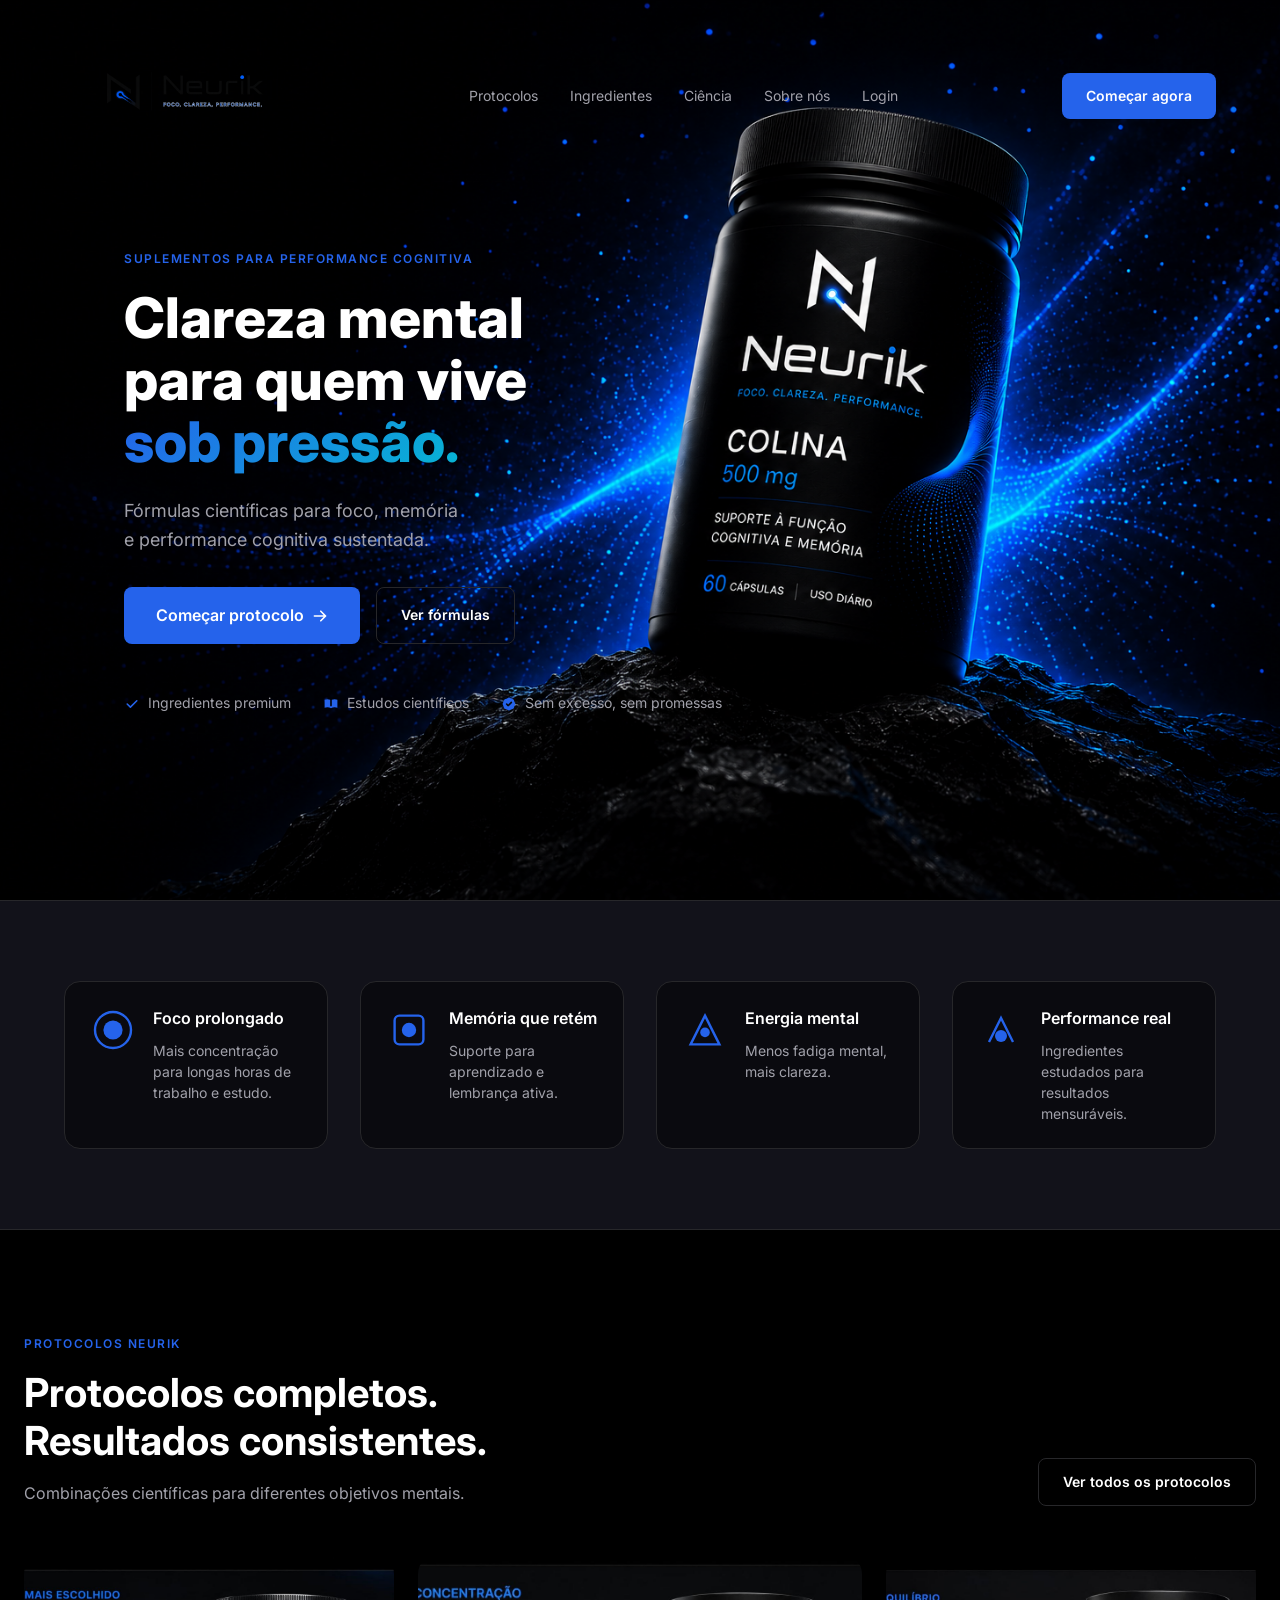
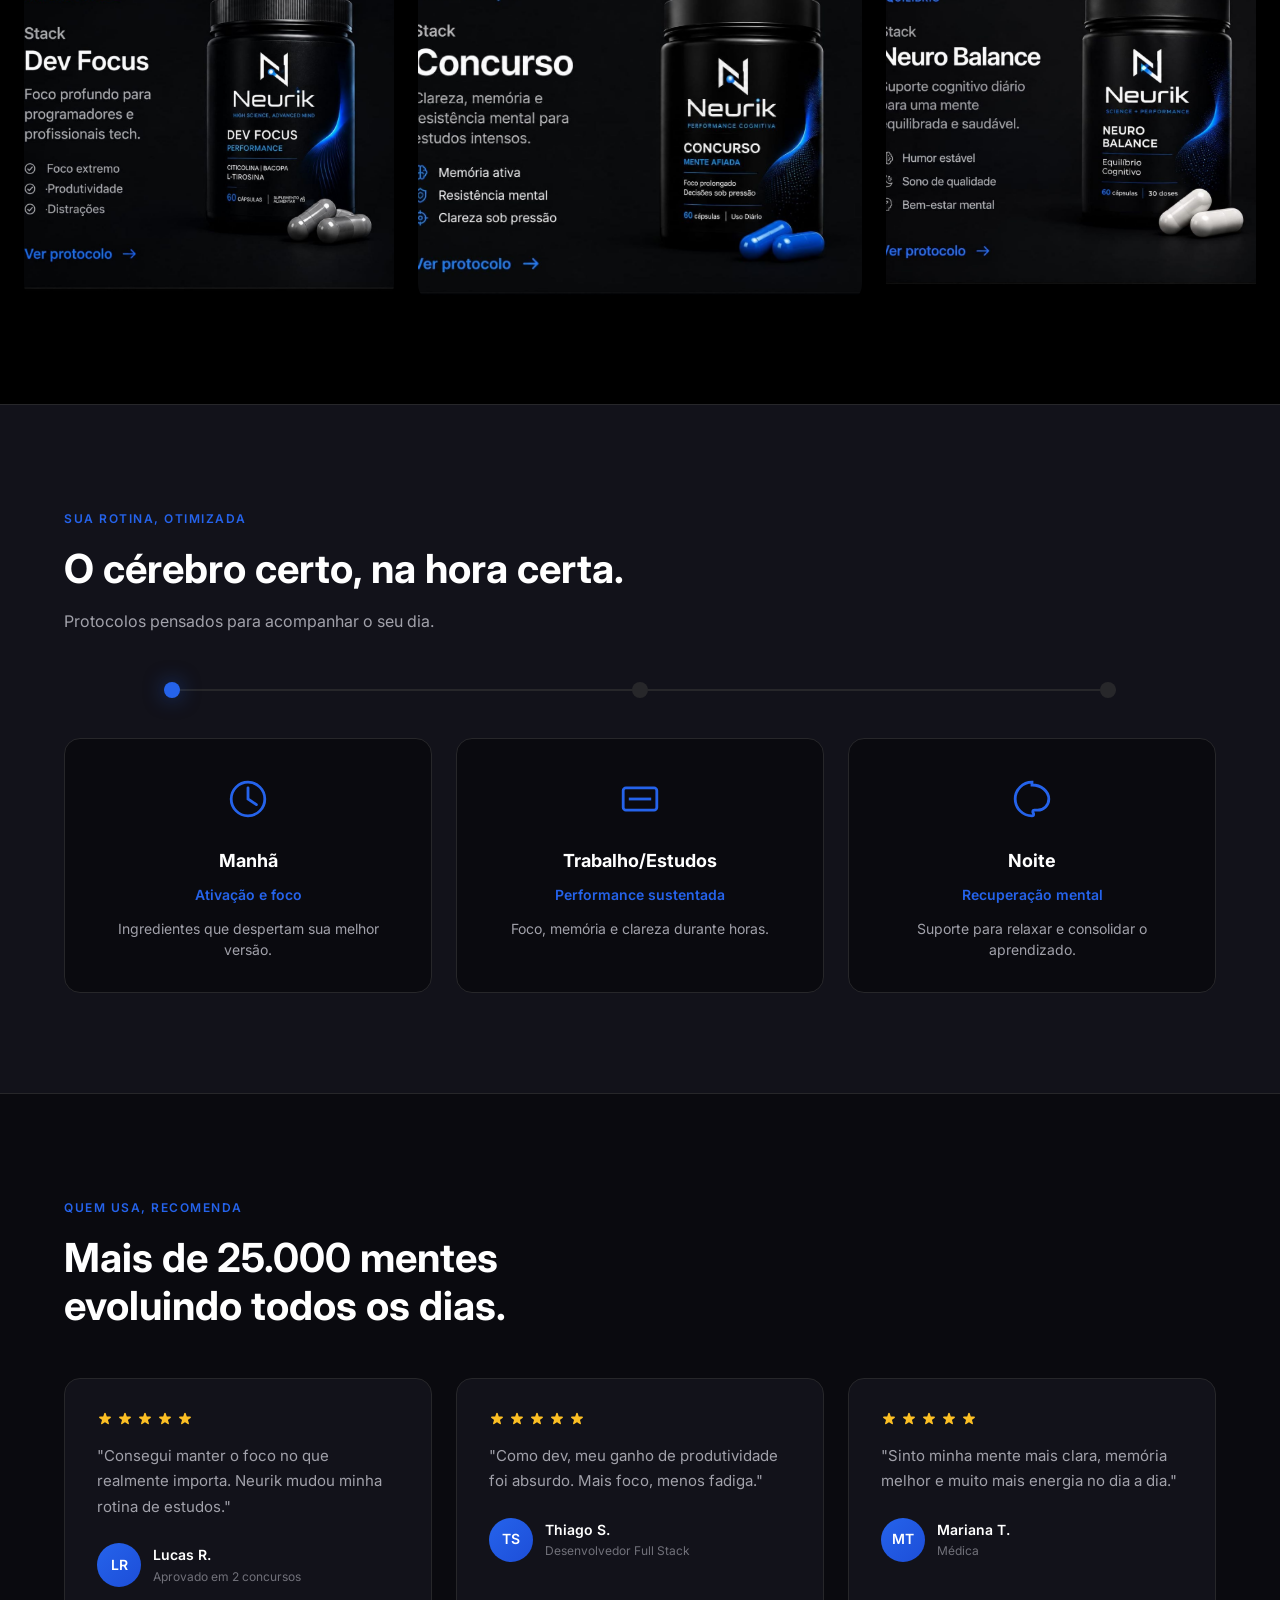
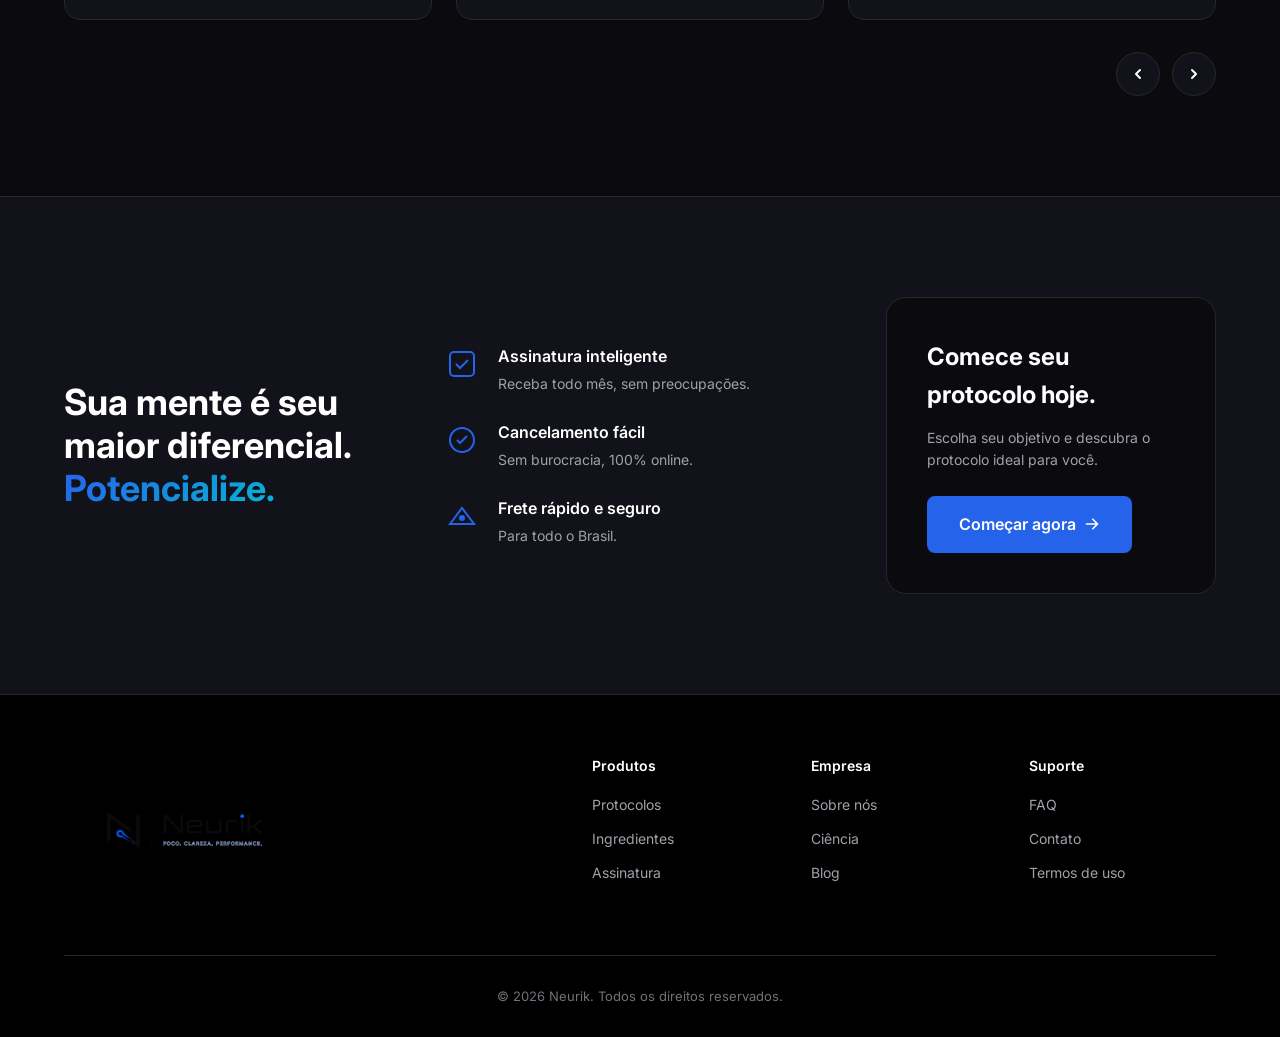
==== index.html @ 60c7c2a9 "Initial commit - Neurik website Co-Authored-By: Claude Opus 4.5 <noreply@anthropic.com>" ====
<!DOCTYPE html>
<html lang="pt-BR">
<head>
    <meta charset="UTF-8">
    <meta name="viewport" content="width=device-width, initial-scale=1.0">
    <title>Neurik - Suplementos para Performance Cognitiva</title>
    <link rel="icon" type="image/png" sizes="32x32" href="img/favicon-32x32.png">
    <link rel="stylesheet" href="styles.css">
    <link rel="preconnect" href="https://fonts.googleapis.com">
    <link rel="preconnect" href="https://fonts.gstatic.com" crossorigin>
    <link href="https://fonts.googleapis.com/css2?family=Inter:wght@400;500;600;700;800&display=swap" rel="stylesheet">
</head>
<body>
    <!-- Header -->
    <header class="header">
        <div class="container">
            <a href="" class="logo">
                <img src="img/logo.png" alt="Neurik" class="logo-img">
            </a>
            <nav class="nav">
                <a href="#protocolos" class="nav-link">Protocolos</a>
                <a href="#ingredientes" class="nav-link">Ingredientes</a>
                <a href="#ciencia" class="nav-link">Ciência</a>
                <a href="#sobre" class="nav-link">Sobre nós</a>
                <a href="#login" class="nav-link">Login</a>
            </nav>
            <a href="#comecar" class="btn btn-primary">Começar agora</a>
            <button class="mobile-menu-btn" aria-label="Menu">
                <span></span>
                <span></span>
                <span></span>
            </button>
        </div>
    </header>

    <!-- Hero Section -->
    <section class="hero">
        <div class="hero-bg">
            <img src="img/hero.png" alt="Neurik - Performance Cognitiva" class="hero-bg-img">
        </div>
        <div class="container">
            <div class="hero-content">
                <span class="hero-tag">SUPLEMENTOS PARA PERFORMANCE COGNITIVA</span>
                <h1 class="hero-title">
                    Clareza mental<br>
                    para quem vive<br>
                    <span class="text-gradient">sob pressão.</span>
                </h1>
                <p class="hero-description">
                    Fórmulas científicas para foco, memória<br>
                    e performance cognitiva sustentada.
                </p>
                <div class="hero-buttons">
                    <a href="#comecar" class="btn btn-primary btn-lg">
                        Começar protocolo
                        <svg class="btn-icon" viewBox="0 0 20 20" fill="currentColor">
                            <path d="M10.293 3.293a1 1 0 011.414 0l6 6a1 1 0 010 1.414l-6 6a1 1 0 01-1.414-1.414L14.586 11H3a1 1 0 110-2h11.586l-4.293-4.293a1 1 0 010-1.414z"/>
                        </svg>
                    </a>
                    <a href="#formulas" class="btn btn-outline">Ver fórmulas</a>
                </div>
                <div class="hero-features">
                    <div class="hero-feature">
                        <svg class="feature-icon" viewBox="0 0 20 20" fill="currentColor">
                            <path fill-rule="evenodd" d="M16.707 5.293a1 1 0 010 1.414l-8 8a1 1 0 01-1.414 0l-4-4a1 1 0 011.414-1.414L8 12.586l7.293-7.293a1 1 0 011.414 0z" clip-rule="evenodd"/>
                        </svg>
                        <span>Ingredientes premium</span>
                    </div>
                    <div class="hero-feature">
                        <svg class="feature-icon" viewBox="0 0 20 20" fill="currentColor">
                            <path d="M9 4.804A7.968 7.968 0 005.5 4c-1.255 0-2.443.29-3.5.804v10A7.969 7.969 0 015.5 14c1.669 0 3.218.51 4.5 1.385A7.962 7.962 0 0114.5 14c1.255 0 2.443.29 3.5.804v-10A7.968 7.968 0 0014.5 4c-1.255 0-2.443.29-3.5.804V12a1 1 0 11-2 0V4.804z"/>
                        </svg>
                        <span>Estudos científicos</span>
                    </div>
                    <div class="hero-feature">
                        <svg class="feature-icon" viewBox="0 0 20 20" fill="currentColor">
                            <path fill-rule="evenodd" d="M6.267 3.455a3.066 3.066 0 001.745-.723 3.066 3.066 0 013.976 0 3.066 3.066 0 001.745.723 3.066 3.066 0 012.812 2.812c.051.643.304 1.254.723 1.745a3.066 3.066 0 010 3.976 3.066 3.066 0 00-.723 1.745 3.066 3.066 0 01-2.812 2.812 3.066 3.066 0 00-1.745.723 3.066 3.066 0 01-3.976 0 3.066 3.066 0 00-1.745-.723 3.066 3.066 0 01-2.812-2.812 3.066 3.066 0 00-.723-1.745 3.066 3.066 0 010-3.976 3.066 3.066 0 00.723-1.745 3.066 3.066 0 012.812-2.812zm7.44 5.252a1 1 0 00-1.414-1.414L9 10.586 7.707 9.293a1 1 0 00-1.414 1.414l2 2a1 1 0 001.414 0l4-4z" clip-rule="evenodd"/>
                        </svg>
                        <span>Sem excesso, sem promessas</span>
                    </div>
                </div>
            </div>
        </div>
    </section>

    <!-- Benefits Section -->
    <section class="benefits">
        <div class="container">
            <div class="benefits-grid">
                <div class="benefit-card">
                    <div class="benefit-icon">
                        <svg viewBox="0 0 40 40" fill="none">
                            <circle cx="20" cy="20" r="15" stroke="#2563EB" stroke-width="2"/>
                            <circle cx="20" cy="20" r="8" fill="#2563EB"/>
                        </svg>
                    </div>
                    <div class="benefit-content">
                        <h3 class="benefit-title">Foco prolongado</h3>
                        <p class="benefit-description">Mais concentração para longas horas de trabalho e estudo.</p>
                    </div>
                </div>
                <div class="benefit-card">
                    <div class="benefit-icon">
                        <svg viewBox="0 0 40 40" fill="none">
                            <rect x="8" y="8" width="24" height="24" rx="4" stroke="#2563EB" stroke-width="2"/>
                            <circle cx="20" cy="20" r="6" fill="#2563EB"/>
                        </svg>
                    </div>
                    <div class="benefit-content">
                        <h3 class="benefit-title">Memória que retém</h3>
                        <p class="benefit-description">Suporte para aprendizado e lembrança ativa.</p>
                    </div>
                </div>
                <div class="benefit-card">
                    <div class="benefit-icon">
                        <svg viewBox="0 0 40 40" fill="none">
                            <path d="M20 8L32 32H8L20 8Z" stroke="#2563EB" stroke-width="2" fill="none"/>
                            <circle cx="20" cy="22" r="4" fill="#2563EB"/>
                        </svg>
                    </div>
                    <div class="benefit-content">
                        <h3 class="benefit-title">Energia mental</h3>
                        <p class="benefit-description">Menos fadiga mental, mais clareza.</p>
                    </div>
                </div>
                <div class="benefit-card">
                    <div class="benefit-icon">
                        <svg viewBox="0 0 40 40" fill="none">
                            <path d="M10 30L20 10L30 30" stroke="#2563EB" stroke-width="2"/>
                            <circle cx="20" cy="25" r="5" fill="#2563EB"/>
                        </svg>
                    </div>
                    <div class="benefit-content">
                        <h3 class="benefit-title">Performance real</h3>
                        <p class="benefit-description">Ingredientes estudados para resultados mensuráveis.</p>
                    </div>
                </div>
            </div>
        </div>
    </section>

    <!-- Protocols Section -->
    <section class="protocols" id="protocolos">
        <div class="container">
            <div class="protocols-header">
                <div class="protocols-intro">
                    <span class="section-tag">PROTOCOLOS NEURIK</span>
                    <h2 class="section-title">
                        Protocolos completos.<br>
                        Resultados consistentes.
                    </h2>
                    <p class="section-description">Combinações científicas para diferentes objetivos mentais.</p>
                </div>
                <a href="#todos-protocolos" class="btn btn-outline">Ver todos os protocolos</a>
            </div>
            <div class="protocols-grid">
                <div class="protocol-card protocol-card-image">
                    <img src="img/dev-focus.jpg" alt="Dev Focus" class="protocol-full-img">
                </div>
                <div class="protocol-card protocol-card-image protocol-card-wide">
                    <img src="img/concurso.jpg" alt="Concurso" class="protocol-full-img">
                </div>
                <div class="protocol-card protocol-card-image">
                    <img src="img/neuro-balance.jpg" alt="Neuro Balance" class="protocol-full-img">
                </div>
            </div>
        </div>
    </section>

    <!-- Routine Section -->
    <section class="routine">
        <div class="container">
            <div class="routine-header">
                <span class="section-tag">SUA ROTINA, OTIMIZADA</span>
                <h2 class="section-title">O cérebro certo, na hora certa.</h2>
                <p class="section-description">Protocolos pensados para acompanhar o seu dia.</p>
            </div>
            <div class="routine-timeline">
                <div class="timeline-track">
                    <div class="timeline-line"></div>
                    <div class="timeline-dot active" data-time="manha"></div>
                    <div class="timeline-dot" data-time="trabalho"></div>
                    <div class="timeline-dot" data-time="noite"></div>
                </div>
                <div class="routine-cards">
                    <div class="routine-card">
                        <div class="routine-icon">
                            <svg viewBox="0 0 40 40" fill="none">
                                <circle cx="20" cy="20" r="12" stroke="#2563EB" stroke-width="2"/>
                                <path d="M20 12V20L26 24" stroke="#2563EB" stroke-width="2" stroke-linecap="round"/>
                            </svg>
                        </div>
                        <h3 class="routine-title">Manhã</h3>
                        <h4 class="routine-subtitle">Ativação e foco</h4>
                        <p class="routine-description">Ingredientes que despertam sua melhor versão.</p>
                    </div>
                    <div class="routine-card">
                        <div class="routine-icon">
                            <svg viewBox="0 0 40 40" fill="none">
                                <rect x="8" y="12" width="24" height="16" rx="2" stroke="#2563EB" stroke-width="2"/>
                                <line x1="12" y1="20" x2="28" y2="20" stroke="#2563EB" stroke-width="2"/>
                            </svg>
                        </div>
                        <h3 class="routine-title">Trabalho/Estudos</h3>
                        <h4 class="routine-subtitle">Performance sustentada</h4>
                        <p class="routine-description">Foco, memória e clareza durante horas.</p>
                    </div>
                    <div class="routine-card">
                        <div class="routine-icon">
                            <svg viewBox="0 0 40 40" fill="none">
                                <path d="M20 8C13.373 8 8 13.373 8 20s5.373 12 12 12c.657 0 1.197-.533 1.197-1.19 0-.312-.12-.59-.32-.804-.195-.21-.317-.496-.317-.806 0-.657.54-1.2 1.197-1.2H24c4.418 0 8-3.582 8-8 0-5.523-5.373-10-12-10z" stroke="#2563EB" stroke-width="2"/>
                            </svg>
                        </div>
                        <h3 class="routine-title">Noite</h3>
                        <h4 class="routine-subtitle">Recuperação mental</h4>
                        <p class="routine-description">Suporte para relaxar e consolidar o aprendizado.</p>
                    </div>
                </div>
            </div>
        </div>
    </section>

    <!-- Testimonials Section -->
    <section class="testimonials">
        <div class="container">
            <div class="testimonials-header">
                <span class="section-tag">QUEM USA, RECOMENDA</span>
                <h2 class="section-title">
                    Mais de 25.000 mentes<br>
                    evoluindo todos os dias.
                </h2>
            </div>
            <div class="testimonials-carousel">
                <div class="testimonials-track">
                    <div class="testimonial-card">
                        <div class="testimonial-stars">
                            <svg viewBox="0 0 20 20" fill="currentColor"><path d="M9.049 2.927c.3-.921 1.603-.921 1.902 0l1.07 3.292a1 1 0 00.95.69h3.462c.969 0 1.371 1.24.588 1.81l-2.8 2.034a1 1 0 00-.364 1.118l1.07 3.292c.3.921-.755 1.688-1.54 1.118l-2.8-2.034a1 1 0 00-1.175 0l-2.8 2.034c-.784.57-1.838-.197-1.539-1.118l1.07-3.292a1 1 0 00-.364-1.118L2.98 8.72c-.783-.57-.38-1.81.588-1.81h3.461a1 1 0 00.951-.69l1.07-3.292z"/></svg>
                            <svg viewBox="0 0 20 20" fill="currentColor"><path d="M9.049 2.927c.3-.921 1.603-.921 1.902 0l1.07 3.292a1 1 0 00.95.69h3.462c.969 0 1.371 1.24.588 1.81l-2.8 2.034a1 1 0 00-.364 1.118l1.07 3.292c.3.921-.755 1.688-1.54 1.118l-2.8-2.034a1 1 0 00-1.175 0l-2.8 2.034c-.784.57-1.838-.197-1.539-1.118l1.07-3.292a1 1 0 00-.364-1.118L2.98 8.72c-.783-.57-.38-1.81.588-1.81h3.461a1 1 0 00.951-.69l1.07-3.292z"/></svg>
                            <svg viewBox="0 0 20 20" fill="currentColor"><path d="M9.049 2.927c.3-.921 1.603-.921 1.902 0l1.07 3.292a1 1 0 00.95.69h3.462c.969 0 1.371 1.24.588 1.81l-2.8 2.034a1 1 0 00-.364 1.118l1.07 3.292c.3.921-.755 1.688-1.54 1.118l-2.8-2.034a1 1 0 00-1.175 0l-2.8 2.034c-.784.57-1.838-.197-1.539-1.118l1.07-3.292a1 1 0 00-.364-1.118L2.98 8.72c-.783-.57-.38-1.81.588-1.81h3.461a1 1 0 00.951-.69l1.07-3.292z"/></svg>
                            <svg viewBox="0 0 20 20" fill="currentColor"><path d="M9.049 2.927c.3-.921 1.603-.921 1.902 0l1.07 3.292a1 1 0 00.95.69h3.462c.969 0 1.371 1.24.588 1.81l-2.8 2.034a1 1 0 00-.364 1.118l1.07 3.292c.3.921-.755 1.688-1.54 1.118l-2.8-2.034a1 1 0 00-1.175 0l-2.8 2.034c-.784.57-1.838-.197-1.539-1.118l1.07-3.292a1 1 0 00-.364-1.118L2.98 8.72c-.783-.57-.38-1.81.588-1.81h3.461a1 1 0 00.951-.69l1.07-3.292z"/></svg>
                            <svg viewBox="0 0 20 20" fill="currentColor"><path d="M9.049 2.927c.3-.921 1.603-.921 1.902 0l1.07 3.292a1 1 0 00.95.69h3.462c.969 0 1.371 1.24.588 1.81l-2.8 2.034a1 1 0 00-.364 1.118l1.07 3.292c.3.921-.755 1.688-1.54 1.118l-2.8-2.034a1 1 0 00-1.175 0l-2.8 2.034c-.784.57-1.838-.197-1.539-1.118l1.07-3.292a1 1 0 00-.364-1.118L2.98 8.72c-.783-.57-.38-1.81.588-1.81h3.461a1 1 0 00.951-.69l1.07-3.292z"/></svg>
                        </div>
                        <p class="testimonial-text">"Consegui manter o foco no que realmente importa. Neurik mudou minha rotina de estudos."</p>
                        <div class="testimonial-author">
                            <div class="author-avatar">
                                <span>LR</span>
                            </div>
                            <div class="author-info">
                                <span class="author-name">Lucas R.</span>
                                <span class="author-role">Aprovado em 2 concursos</span>
                            </div>
                        </div>
                    </div>
                    <div class="testimonial-card">
                        <div class="testimonial-stars">
                            <svg viewBox="0 0 20 20" fill="currentColor"><path d="M9.049 2.927c.3-.921 1.603-.921 1.902 0l1.07 3.292a1 1 0 00.95.69h3.462c.969 0 1.371 1.24.588 1.81l-2.8 2.034a1 1 0 00-.364 1.118l1.07 3.292c.3.921-.755 1.688-1.54 1.118l-2.8-2.034a1 1 0 00-1.175 0l-2.8 2.034c-.784.57-1.838-.197-1.539-1.118l1.07-3.292a1 1 0 00-.364-1.118L2.98 8.72c-.783-.57-.38-1.81.588-1.81h3.461a1 1 0 00.951-.69l1.07-3.292z"/></svg>
                            <svg viewBox="0 0 20 20" fill="currentColor"><path d="M9.049 2.927c.3-.921 1.603-.921 1.902 0l1.07 3.292a1 1 0 00.95.69h3.462c.969 0 1.371 1.24.588 1.81l-2.8 2.034a1 1 0 00-.364 1.118l1.07 3.292c.3.921-.755 1.688-1.54 1.118l-2.8-2.034a1 1 0 00-1.175 0l-2.8 2.034c-.784.57-1.838-.197-1.539-1.118l1.07-3.292a1 1 0 00-.364-1.118L2.98 8.72c-.783-.57-.38-1.81.588-1.81h3.461a1 1 0 00.951-.69l1.07-3.292z"/></svg>
                            <svg viewBox="0 0 20 20" fill="currentColor"><path d="M9.049 2.927c.3-.921 1.603-.921 1.902 0l1.07 3.292a1 1 0 00.95.69h3.462c.969 0 1.371 1.24.588 1.81l-2.8 2.034a1 1 0 00-.364 1.118l1.07 3.292c.3.921-.755 1.688-1.54 1.118l-2.8-2.034a1 1 0 00-1.175 0l-2.8 2.034c-.784.57-1.838-.197-1.539-1.118l1.07-3.292a1 1 0 00-.364-1.118L2.98 8.72c-.783-.57-.38-1.81.588-1.81h3.461a1 1 0 00.951-.69l1.07-3.292z"/></svg>
                            <svg viewBox="0 0 20 20" fill="currentColor"><path d="M9.049 2.927c.3-.921 1.603-.921 1.902 0l1.07 3.292a1 1 0 00.95.69h3.462c.969 0 1.371 1.24.588 1.81l-2.8 2.034a1 1 0 00-.364 1.118l1.07 3.292c.3.921-.755 1.688-1.54 1.118l-2.8-2.034a1 1 0 00-1.175 0l-2.8 2.034c-.784.57-1.838-.197-1.539-1.118l1.07-3.292a1 1 0 00-.364-1.118L2.98 8.72c-.783-.57-.38-1.81.588-1.81h3.461a1 1 0 00.951-.69l1.07-3.292z"/></svg>
                            <svg viewBox="0 0 20 20" fill="currentColor"><path d="M9.049 2.927c.3-.921 1.603-.921 1.902 0l1.07 3.292a1 1 0 00.95.69h3.462c.969 0 1.371 1.24.588 1.81l-2.8 2.034a1 1 0 00-.364 1.118l1.07 3.292c.3.921-.755 1.688-1.54 1.118l-2.8-2.034a1 1 0 00-1.175 0l-2.8 2.034c-.784.57-1.838-.197-1.539-1.118l1.07-3.292a1 1 0 00-.364-1.118L2.98 8.72c-.783-.57-.38-1.81.588-1.81h3.461a1 1 0 00.951-.69l1.07-3.292z"/></svg>
                        </div>
                        <p class="testimonial-text">"Como dev, meu ganho de produtividade foi absurdo. Mais foco, menos fadiga."</p>
                        <div class="testimonial-author">
                            <div class="author-avatar">
                                <span>TS</span>
                            </div>
                            <div class="author-info">
                                <span class="author-name">Thiago S.</span>
                                <span class="author-role">Desenvolvedor Full Stack</span>
                            </div>
                        </div>
                    </div>
                    <div class="testimonial-card">
                        <div class="testimonial-stars">
                            <svg viewBox="0 0 20 20" fill="currentColor"><path d="M9.049 2.927c.3-.921 1.603-.921 1.902 0l1.07 3.292a1 1 0 00.95.69h3.462c.969 0 1.371 1.24.588 1.81l-2.8 2.034a1 1 0 00-.364 1.118l1.07 3.292c.3.921-.755 1.688-1.54 1.118l-2.8-2.034a1 1 0 00-1.175 0l-2.8 2.034c-.784.57-1.838-.197-1.539-1.118l1.07-3.292a1 1 0 00-.364-1.118L2.98 8.72c-.783-.57-.38-1.81.588-1.81h3.461a1 1 0 00.951-.69l1.07-3.292z"/></svg>
                            <svg viewBox="0 0 20 20" fill="currentColor"><path d="M9.049 2.927c.3-.921 1.603-.921 1.902 0l1.07 3.292a1 1 0 00.95.69h3.462c.969 0 1.371 1.24.588 1.81l-2.8 2.034a1 1 0 00-.364 1.118l1.07 3.292c.3.921-.755 1.688-1.54 1.118l-2.8-2.034a1 1 0 00-1.175 0l-2.8 2.034c-.784.57-1.838-.197-1.539-1.118l1.07-3.292a1 1 0 00-.364-1.118L2.98 8.72c-.783-.57-.38-1.81.588-1.81h3.461a1 1 0 00.951-.69l1.07-3.292z"/></svg>
                            <svg viewBox="0 0 20 20" fill="currentColor"><path d="M9.049 2.927c.3-.921 1.603-.921 1.902 0l1.07 3.292a1 1 0 00.95.69h3.462c.969 0 1.371 1.24.588 1.81l-2.8 2.034a1 1 0 00-.364 1.118l1.07 3.292c.3.921-.755 1.688-1.54 1.118l-2.8-2.034a1 1 0 00-1.175 0l-2.8 2.034c-.784.57-1.838-.197-1.539-1.118l1.07-3.292a1 1 0 00-.364-1.118L2.98 8.72c-.783-.57-.38-1.81.588-1.81h3.461a1 1 0 00.951-.69l1.07-3.292z"/></svg>
                            <svg viewBox="0 0 20 20" fill="currentColor"><path d="M9.049 2.927c.3-.921 1.603-.921 1.902 0l1.07 3.292a1 1 0 00.95.69h3.462c.969 0 1.371 1.24.588 1.81l-2.8 2.034a1 1 0 00-.364 1.118l1.07 3.292c.3.921-.755 1.688-1.54 1.118l-2.8-2.034a1 1 0 00-1.175 0l-2.8 2.034c-.784.57-1.838-.197-1.539-1.118l1.07-3.292a1 1 0 00-.364-1.118L2.98 8.72c-.783-.57-.38-1.81.588-1.81h3.461a1 1 0 00.951-.69l1.07-3.292z"/></svg>
                            <svg viewBox="0 0 20 20" fill="currentColor"><path d="M9.049 2.927c.3-.921 1.603-.921 1.902 0l1.07 3.292a1 1 0 00.95.69h3.462c.969 0 1.371 1.24.588 1.81l-2.8 2.034a1 1 0 00-.364 1.118l1.07 3.292c.3.921-.755 1.688-1.54 1.118l-2.8-2.034a1 1 0 00-1.175 0l-2.8 2.034c-.784.57-1.838-.197-1.539-1.118l1.07-3.292a1 1 0 00-.364-1.118L2.98 8.72c-.783-.57-.38-1.81.588-1.81h3.461a1 1 0 00.951-.69l1.07-3.292z"/></svg>
                        </div>
                        <p class="testimonial-text">"Sinto minha mente mais clara, memória melhor e muito mais energia no dia a dia."</p>
                        <div class="testimonial-author">
                            <div class="author-avatar">
                                <span>MT</span>
                            </div>
                            <div class="author-info">
                                <span class="author-name">Mariana T.</span>
                                <span class="author-role">Médica</span>
                            </div>
                        </div>
                    </div>
                </div>
                <div class="carousel-controls">
                    <button class="carousel-btn prev" aria-label="Anterior">
                        <svg viewBox="0 0 20 20" fill="currentColor"><path fill-rule="evenodd" d="M12.707 5.293a1 1 0 010 1.414L9.414 10l3.293 3.293a1 1 0 01-1.414 1.414l-4-4a1 1 0 010-1.414l4-4a1 1 0 011.414 0z" clip-rule="evenodd"/></svg>
                    </button>
                    <button class="carousel-btn next" aria-label="Próximo">
                        <svg viewBox="0 0 20 20" fill="currentColor"><path fill-rule="evenodd" d="M7.293 14.707a1 1 0 010-1.414L10.586 10 7.293 6.707a1 1 0 011.414-1.414l4 4a1 1 0 010 1.414l-4 4a1 1 0 01-1.414 0z" clip-rule="evenodd"/></svg>
                    </button>
                </div>
            </div>
        </div>
    </section>

    <!-- CTA Section -->
    <section class="cta-section" id="comecar">
        <div class="container">
            <div class="cta-content">
                <div class="cta-left">
                    <h2 class="cta-title">
                        Sua mente é seu<br>
                        maior diferencial.<br>
                        <span class="text-gradient">Potencialize.</span>
                    </h2>
                </div>
                <div class="cta-center">
                    <div class="cta-feature">
                        <div class="cta-feature-icon">
                            <svg viewBox="0 0 40 40" fill="none">
                                <rect x="8" y="8" width="24" height="24" rx="4" stroke="#2563EB" stroke-width="2"/>
                                <path d="M14 20L18 24L26 16" stroke="#2563EB" stroke-width="2"/>
                            </svg>
                        </div>
                        <div class="cta-feature-content">
                            <h4>Assinatura inteligente</h4>
                            <p>Receba todo mês, sem preocupações.</p>
                        </div>
                    </div>
                    <div class="cta-feature">
                        <div class="cta-feature-icon">
                            <svg viewBox="0 0 40 40" fill="none">
                                <circle cx="20" cy="20" r="12" stroke="#2563EB" stroke-width="2"/>
                                <path d="M15 20L18 23L25 16" stroke="#2563EB" stroke-width="2"/>
                            </svg>
                        </div>
                        <div class="cta-feature-content">
                            <h4>Cancelamento fácil</h4>
                            <p>Sem burocracia, 100% online.</p>
                        </div>
                    </div>
                    <div class="cta-feature">
                        <div class="cta-feature-icon">
                            <svg viewBox="0 0 40 40" fill="none">
                                <path d="M8 28L20 12L32 28H8Z" stroke="#2563EB" stroke-width="2"/>
                                <circle cx="20" cy="22" r="3" fill="#2563EB"/>
                            </svg>
                        </div>
                        <div class="cta-feature-content">
                            <h4>Frete rápido e seguro</h4>
                            <p>Para todo o Brasil.</p>
                        </div>
                    </div>
                </div>
                <div class="cta-right">
                    <div class="cta-box">
                        <h3>Comece seu protocolo hoje.</h3>
                        <p>Escolha seu objetivo e descubra o protocolo ideal para você.</p>
                        <a href="#protocolo" class="btn btn-primary btn-lg">
                            Começar agora
                            <svg class="btn-icon" viewBox="0 0 20 20" fill="currentColor">
                                <path d="M10.293 3.293a1 1 0 011.414 0l6 6a1 1 0 010 1.414l-6 6a1 1 0 01-1.414-1.414L14.586 11H3a1 1 0 110-2h11.586l-4.293-4.293a1 1 0 010-1.414z"/>
                            </svg>
                        </a>
                    </div>
                </div>
            </div>
        </div>
    </section>

    <!-- Footer -->
    <footer class="footer">
        <div class="container">
            <div class="footer-content">
                <div class="footer-brand">
                    <a href="#" class="logo">
                        <img src="img/logo.png" alt="Neurik" class="logo-img">
                    </a>
                </div>
                <div class="footer-links">
                    <div class="footer-column">
                        <h4>Produtos</h4>
                        <a href="#">Protocolos</a>
                        <a href="#">Ingredientes</a>
                        <a href="#">Assinatura</a>
                    </div>
                    <div class="footer-column">
                        <h4>Empresa</h4>
                        <a href="#">Sobre nós</a>
                        <a href="#">Ciência</a>
                        <a href="#">Blog</a>
                    </div>
                    <div class="footer-column">
                        <h4>Suporte</h4>
                        <a href="#">FAQ</a>
                        <a href="#">Contato</a>
                        <a href="#">Termos de uso</a>
                    </div>
                </div>
            </div>
            <div class="footer-bottom">
                <p>&copy; <span id="current-year"></span> Neurik. Todos os direitos reservados.</p>
            </div>
        </div>
    </footer>

    <script src="script.js"></script>
</body>
</html>
---- styles.css ----
/* Reset and Base Styles */
*, *::before, *::after {
    margin: 0;
    padding: 0;
    box-sizing: border-box;
}

:root {
    --primary: #2563EB;
    --primary-dark: #1D4ED8;
    --primary-light: #3B82F6;
    --bg-dark: #0A0A0F;
    --bg-card: #12121A;
    --bg-card-hover: #1A1A25;
    --text-primary: #FFFFFF;
    --text-secondary: #A1A1AA;
    --text-muted: #71717A;
    --border-color: #27272A;
    --gradient-start: #2563EB;
    --gradient-end: #06B6D4;
}

html {
    scroll-behavior: smooth;
    scrollbar-width: thin;
    scrollbar-color: var(--primary) #000000;
}

/* Scrollbar - WebKit (Chrome, Safari, Edge) */
::-webkit-scrollbar {
    width: 8px;
}

::-webkit-scrollbar-track {
    background: #000000;
}

::-webkit-scrollbar-thumb {
    background: var(--primary);
    border-radius: 4px;
}

::-webkit-scrollbar-thumb:hover {
    background: var(--primary-light);
}

body {
    font-family: 'Inter', -apple-system, BlinkMacSystemFont, 'Segoe UI', Roboto, sans-serif;
    background-color: var(--bg-dark);
    color: var(--text-primary);
    line-height: 1.6;
    overflow-x: hidden;
}

.container {
    max-width: 1200px;
    margin: 0 auto;
    padding: 0 24px;
}

a {
    text-decoration: none;
    color: inherit;
    transition: color 0.3s ease;
}

img {
    max-width: 100%;
    height: auto;
}

/* Typography */
.text-gradient {
    background: linear-gradient(135deg, var(--gradient-start), var(--gradient-end));
    -webkit-background-clip: text;
    -webkit-text-fill-color: transparent;
    background-clip: text;
}

.section-tag {
    display: inline-block;
    font-size: 12px;
    font-weight: 600;
    letter-spacing: 1.5px;
    text-transform: uppercase;
    color: var(--primary);
    margin-bottom: 16px;
}

.section-title {
    font-size: 40px;
    font-weight: 700;
    line-height: 1.2;
    margin-bottom: 16px;
}

.section-description {
    font-size: 16px;
    color: var(--text-secondary);
}

/* Buttons */
.btn {
    display: inline-flex;
    align-items: center;
    justify-content: center;
    gap: 8px;
    padding: 12px 24px;
    font-size: 14px;
    font-weight: 600;
    border-radius: 8px;
    border: none;
    cursor: pointer;
    transition: all 0.3s ease;
}

.btn-primary {
    background: var(--primary);
    color: white;
}

.btn-primary:hover {
    background: var(--primary-dark);
    transform: translateY(-2px);
    box-shadow: 0 8px 25px rgba(37, 99, 235, 0.3);
}

.btn-outline {
    background: transparent;
    color: white;
    border: 1px solid var(--border-color);
}

.btn-outline:hover {
    border-color: var(--primary);
    background: rgba(37, 99, 235, 0.1);
}

.btn-lg {
    padding: 16px 32px;
    font-size: 16px;
}

.btn-icon {
    width: 16px;
    height: 16px;
}

/* Header */
.header {
    position: fixed;
    top: 0;
    left: 0;
    right: 0;
    z-index: 1000;
    padding: 16px 0;
    background: transparent;
    transition: background 0.3s ease;
}

.header.scrolled {
    background: #000000;
}

.header .container {
    display: flex;
    align-items: center;
    justify-content: space-between;
}

.logo {
    display: flex;
    align-items: center;
    
    padding: 0;
    margin: 0;
}

.logo-img {
    width: 240px;
    object-fit: contain;
    display: block;
    padding: 0;
    margin: 0;
}

.nav {
    display: flex;
    align-items: center;
    gap: 32px;
}

.nav-link {
    font-size: 14px;
    color: var(--text-secondary);
    transition: color 0.3s ease;
}

.nav-link:hover {
    color: white;
}

.mobile-menu-btn {
    display: none;
    flex-direction: column;
    gap: 5px;
    padding: 8px;
    background: transparent;
    border: none;
    cursor: pointer;
}

.mobile-menu-btn span {
    display: block;
    width: 24px;
    height: 2px;
    background: white;
    transition: all 0.3s ease;
}

/* Hero Section */
.hero {
    position: relative;
    min-height: 100vh;
    padding: 140px 0 80px;
    overflow: hidden;
    display: flex;
    align-items: center;
}

.hero-bg {
    position: absolute;
    top: 0;
    left: 0;
    right: 0;
    bottom: 0;
    z-index: 0;
}

.hero-bg-img {
    width: 100%;
    height: 100%;
    object-fit: cover;
    object-position: center;
}

.hero .container {
    position: absolute;
    z-index: 1;
}

.hero-content {
    
    padding-left: 100px;
    text-align: left;
}

.hero-tag {
    display: inline-block;
    font-size: 12px;
    font-weight: 600;
    letter-spacing: 1.5px;
    text-transform: uppercase;
    color: var(--primary);
    margin-bottom: 20px;
}

.hero-title {
    font-size: 56px;
    font-weight: 800;
    line-height: 1.1;
    margin-bottom: 24px;
}

.hero-description {
    font-size: 18px;
    color: var(--text-secondary);
    margin-bottom: 32px;
}

.hero-buttons {
    display: flex;
    gap: 16px;
    margin-bottom: 48px;
}

.hero-features {
    display: flex;
    gap: 32px;
}

.hero-feature {
    display: flex;
    align-items: center;
    gap: 8px;
    font-size: 14px;
    color: var(--text-secondary);
}

.feature-icon {
    width: 16px;
    height: 16px;
    color: var(--primary);
}


/* Benefits Section */
.benefits {
    padding: 80px 0;
    background: var(--bg-card);
    border-top: 1px solid var(--border-color);
    border-bottom: 1px solid var(--border-color);
}

.benefits-grid {
    display: grid;
    grid-template-columns: repeat(4, 1fr);
    gap: 32px;
}

.benefit-card {
    display: flex;
    align-items: flex-start;
    gap: 16px;
    padding: 24px;
    background: var(--bg-dark);
    border-radius: 16px;
    border: 1px solid var(--border-color);
    transition: all 0.3s ease;
}

.benefit-card:hover {
    border-color: var(--primary);
    transform: translateY(-4px);
}

.benefit-icon {
    flex-shrink: 0;
    width: 48px;
    height: 48px;
}

.benefit-icon svg {
    width: 100%;
    height: 100%;
}

.benefit-title {
    font-size: 16px;
    font-weight: 600;
    margin-bottom: 8px;
}

.benefit-description {
    font-size: 14px;
    color: var(--text-secondary);
    line-height: 1.5;
}

/* Protocols Section */
.protocols {
    padding: 100px 0;
    background: #000000;
}

.protocols-header {
    display: flex;
    justify-content: space-between;
    align-items: flex-end;
    margin-bottom: 48px;
}

.protocols-grid {
    display: grid;
    grid-template-columns: 1fr 1.2fr 1fr;
    gap: 24px;
}

.protocols .container {
    max-width: 1400px;
}

.protocol-card {
    background: var(--bg-card);
    border-radius: 20px;
    padding: 24px;
    border: none;
    overflow: hidden;
}

.protocol-card-image {
    padding: 0;
    overflow: hidden;
    min-height: 350px;
    cursor: pointer;
}

.protocol-full-img {
    width: 100%;
    height: 100%;
    min-height: 350px;
    object-fit: cover;
    display: block;
    transition: transform 0.3s ease;
}

.protocol-card-image:hover .protocol-full-img {
    transform: scale(1.05);
}

.protocol-tag {
    display: inline-block;
    font-size: 10px;
    font-weight: 600;
    letter-spacing: 1px;
    text-transform: uppercase;
    color: var(--primary);
    background: rgba(37, 99, 235, 0.1);
    padding: 6px 12px;
    border-radius: 4px;
    margin-bottom: 20px;
}

.protocol-content {
    display: flex;
    justify-content: space-between;
    gap: 20px;
}

.protocol-info {
    flex: 1;
}

.protocol-type {
    font-size: 12px;
    color: var(--text-muted);
    margin-bottom: 4px;
}

.protocol-name {
    font-size: 24px;
    font-weight: 700;
    margin-bottom: 12px;
}

.protocol-description {
    font-size: 14px;
    color: var(--text-secondary);
    margin-bottom: 16px;
    line-height: 1.5;
}

.protocol-features {
    list-style: none;
    margin-bottom: 20px;
}

.protocol-features li {
    display: flex;
    align-items: center;
    gap: 8px;
    font-size: 13px;
    color: var(--text-secondary);
    margin-bottom: 8px;
}

.protocol-features li svg {
    width: 16px;
    height: 16px;
    color: var(--primary);
    flex-shrink: 0;
}

.protocol-link {
    display: inline-flex;
    align-items: center;
    gap: 8px;
    font-size: 14px;
    font-weight: 600;
    color: var(--primary);
}

.protocol-link svg {
    width: 16px;
    height: 16px;
    transition: transform 0.3s ease;
}

.protocol-link:hover svg {
    transform: translateX(4px);
}

.protocol-image {
    flex-shrink: 0;
    width: 120px;
}

.protocol-product-placeholder {
    width: 100%;
    height: 160px;
    display: flex;
    justify-content: center;
    align-items: center;
}

.mini-bottle {
    background: linear-gradient(180deg, #1a1a2e 0%, #0f0f1a 100%);
    border-radius: 12px;
    padding: 20px 15px;
    border: 1px solid rgba(37, 99, 235, 0.3);
    text-align: center;
    width: 100%;
}

.mini-logo {
    display: block;
    font-size: 24px;
    font-weight: 800;
    color: var(--primary);
    margin-bottom: 8px;
}

.mini-brand {
    display: block;
    font-size: 14px;
    font-weight: 700;
    margin-bottom: 4px;
}

.mini-name {
    display: block;
    font-size: 8px;
    letter-spacing: 1px;
    color: var(--text-muted);
}

/* Routine Section */
.routine {
    padding: 100px 0;
    background: var(--bg-card);
    border-top: 1px solid var(--border-color);
    border-bottom: 1px solid var(--border-color);
}

.routine-header {
    text-align: left;
    margin-bottom: 48px;
}

.routine-timeline {
    position: relative;
}

.timeline-track {
    display: flex;
    justify-content: space-between;
    align-items: center;
    position: relative;
    margin-bottom: 40px;
    padding: 0 100px;
}

.timeline-line {
    position: absolute;
    left: 100px;
    right: 100px;
    height: 2px;
    background: var(--border-color);
}

.timeline-dot {
    width: 16px;
    height: 16px;
    background: var(--border-color);
    border-radius: 50%;
    position: relative;
    z-index: 1;
    cursor: pointer;
    transition: all 0.3s ease;
}

.timeline-dot.active {
    background: var(--primary);
    box-shadow: 0 0 20px rgba(37, 99, 235, 0.5);
}

.routine-cards {
    display: grid;
    grid-template-columns: repeat(3, 1fr);
    gap: 24px;
}

.routine-card {
    background: var(--bg-dark);
    border-radius: 16px;
    padding: 32px;
    border: 1px solid var(--border-color);
    text-align: center;
    transition: all 0.3s ease;
}

.routine-card:hover {
    border-color: var(--primary);
    transform: translateY(-4px);
}

.routine-icon {
    width: 56px;
    height: 56px;
    margin: 0 auto 20px;
}

.routine-icon svg {
    width: 100%;
    height: 100%;
}

.routine-title {
    font-size: 18px;
    font-weight: 700;
    margin-bottom: 8px;
}

.routine-subtitle {
    font-size: 14px;
    font-weight: 600;
    color: var(--primary);
    margin-bottom: 12px;
}

.routine-description {
    font-size: 14px;
    color: var(--text-secondary);
    line-height: 1.5;
}

/* Testimonials Section */
.testimonials {
    padding: 100px 0;
}

.testimonials-header {
    margin-bottom: 48px;
}

.testimonials-carousel {
    position: relative;
}

.testimonials-track {
    display: grid;
    grid-template-columns: repeat(3, 1fr);
    gap: 24px;
}

.testimonial-card {
    background: var(--bg-card);
    border-radius: 16px;
    padding: 32px;
    border: 1px solid var(--border-color);
}

.testimonial-stars {
    display: flex;
    gap: 4px;
    margin-bottom: 16px;
}

.testimonial-stars svg {
    width: 16px;
    height: 16px;
    color: #FBBF24;
}

.testimonial-text {
    font-size: 15px;
    color: var(--text-secondary);
    line-height: 1.7;
    margin-bottom: 24px;
}

.testimonial-author {
    display: flex;
    align-items: center;
    gap: 12px;
}

.author-avatar {
    width: 44px;
    height: 44px;
    background: linear-gradient(135deg, var(--primary), var(--primary-dark));
    border-radius: 50%;
    display: flex;
    align-items: center;
    justify-content: center;
    font-size: 14px;
    font-weight: 600;
}

.author-name {
    display: block;
    font-size: 14px;
    font-weight: 600;
}

.author-role {
    display: block;
    font-size: 12px;
    color: var(--text-muted);
}

.carousel-controls {
    display: flex;
    justify-content: flex-end;
    gap: 12px;
    margin-top: 32px;
}

.carousel-btn {
    width: 44px;
    height: 44px;
    background: var(--bg-card);
    border: 1px solid var(--border-color);
    border-radius: 50%;
    display: flex;
    align-items: center;
    justify-content: center;
    cursor: pointer;
    transition: all 0.3s ease;
}

.carousel-btn:hover {
    border-color: var(--primary);
    background: rgba(37, 99, 235, 0.1);
}

.carousel-btn svg {
    width: 20px;
    height: 20px;
    color: white;
}

/* CTA Section */
.cta-section {
    padding: 100px 0;
    background: var(--bg-card);
    border-top: 1px solid var(--border-color);
}

.cta-content {
    display: grid;
    grid-template-columns: 1fr 1.2fr 1fr;
    gap: 48px;
    align-items: center;
}

.cta-title {
    font-size: 36px;
    font-weight: 700;
    line-height: 1.2;
}

.cta-center {
    display: flex;
    flex-direction: column;
    gap: 24px;
}

.cta-feature {
    display: flex;
    align-items: flex-start;
    gap: 16px;
}

.cta-feature-icon {
    width: 40px;
    height: 40px;
    flex-shrink: 0;
}

.cta-feature-icon svg {
    width: 100%;
    height: 100%;
}

.cta-feature-content h4 {
    font-size: 16px;
    font-weight: 600;
    margin-bottom: 4px;
}

.cta-feature-content p {
    font-size: 14px;
    color: var(--text-secondary);
}

.cta-box {
    background: var(--bg-dark);
    border-radius: 20px;
    padding: 40px;
    border: 1px solid var(--border-color);
}

.cta-box h3 {
    font-size: 24px;
    font-weight: 700;
    margin-bottom: 12px;
}

.cta-box p {
    font-size: 14px;
    color: var(--text-secondary);
    margin-bottom: 24px;
}

/* Footer */
.footer {
    padding: 60px 0 30px;
    background: #000000;
    border-top: 1px solid var(--border-color);
}

.footer-content {
    display: grid;
    grid-template-columns: 1.5fr 2fr;
    gap: 60px;
    margin-bottom: 40px;
}

.footer-tagline {
    font-size: 14px;
    color: var(--text-secondary);
    margin-top: 16px;
}

.footer-links {
    display: grid;
    grid-template-columns: repeat(3, 1fr);
    gap: 32px;
}

.footer-column h4 {
    font-size: 14px;
    font-weight: 600;
    margin-bottom: 16px;
}

.footer-column a {
    display: block;
    font-size: 14px;
    color: var(--text-secondary);
    margin-bottom: 12px;
    transition: color 0.3s ease;
}

.footer-column a:hover {
    color: white;
}

.footer-bottom {
    padding-top: 30px;
    border-top: 1px solid var(--border-color);
    text-align: center;
}

.footer-bottom p {
    font-size: 13px;
    color: var(--text-muted);
}

/* Responsive Styles */

/* Tablet */
@media (max-width: 1024px) {
    .container {
        padding: 0 20px;
    }

    .hero-content {
        max-width: 60%;
    }

    .hero-title {
        font-size: 44px;
    }

    .benefits-grid {
        grid-template-columns: repeat(2, 1fr);
        gap: 20px;
    }

    .protocols-header {
        flex-direction: column;
        align-items: flex-start;
        gap: 24px;
    }

    .protocols-grid {
        grid-template-columns: 1fr;
        gap: 20px;
    }

    .routine-cards {
        grid-template-columns: repeat(3, 1fr);
        gap: 16px;
    }

    .timeline-track {
        display: none;
    }

    .testimonials-track {
        grid-template-columns: repeat(2, 1fr);
        gap: 20px;
    }

    .cta-content {
        grid-template-columns: 1fr 1fr;
        gap: 32px;
    }

    .cta-left {
        grid-column: 1 / -1;
        text-align: center;
    }

    .footer-content {
        grid-template-columns: 1fr 1.5fr;
        gap: 40px;
    }
}

/* Mobile */
@media (max-width: 768px) {
    .container {
        padding: 0 16px;
    }

    /* Header Mobile */
    .nav {
        display: none;
        position: absolute;
        top: 100%;
        left: 0;
        right: 0;
        background: #000000;
        flex-direction: column;
        padding: 20px;
        border-bottom: 1px solid var(--border-color);
    }

    .nav.active {
        display: flex;
    }

    .nav-link {
        padding: 12px 0;
        border-bottom: 1px solid var(--border-color);
        width: 100%;
    }

    .header .btn {
        display: none;
    }

    .mobile-menu-btn {
        display: flex;
    }

    .logo-img {
        height: 28px;
    }

    /* Hero Mobile */
    .hero {
        padding: 100px 0 40px;
        min-height: auto;
    }

    .hero-bg-img {
        object-position: right center;
    }

    .hero-content {
        max-width: 100%;
        text-align: center;
        padding: 20px 0;
    }

    .hero-tag {
        font-size: 10px;
        letter-spacing: 1px;
    }

    .hero-title {
        font-size: 32px;
        margin-bottom: 16px;
    }

    .hero-description {
        font-size: 14px;
        margin-bottom: 24px;
    }

    .hero-description br {
        display: none;
    }

    .hero-buttons {
        flex-direction: column;
        gap: 12px;
        align-items: center;
    }

    .hero-buttons .btn {
        width: 100%;
        max-width: 280px;
    }

    .hero-features {
        flex-direction: column;
        gap: 12px;
        align-items: center;
    }

    .hero-feature {
        font-size: 12px;
    }

    /* Section Titles Mobile */
    .section-tag {
        font-size: 10px;
    }

    .section-title {
        font-size: 28px;
    }

    .section-description {
        font-size: 14px;
    }

    /* Benefits Mobile */
    .benefits {
        padding: 50px 0;
    }

    .benefits-grid {
        grid-template-columns: 1fr;
        gap: 16px;
    }

    .benefit-card {
        padding: 20px;
    }

    .benefit-icon {
        width: 40px;
        height: 40px;
    }

    .benefit-title {
        font-size: 14px;
    }

    .benefit-description {
        font-size: 13px;
    }

    /* Protocols Mobile */
    .protocols {
        padding: 50px 0;
    }

    .protocols-header {
        text-align: center;
        align-items: center;
    }

    .protocols-grid {
        grid-template-columns: 1fr;
        gap: 16px;
    }

    .protocol-card {
        padding: 0;
    }

    .protocol-card-image {
        min-height: 200px;
        border-radius: 16px;
    }

    .protocol-full-img {
        min-height: 200px;
        border-radius: 16px;
    }

    .protocol-name {
        font-size: 20px;
    }

    .protocol-description {
        font-size: 13px;
    }

    .protocol-content {
        flex-direction: column;
        gap: 16px;
    }

    .protocol-image {
        width: 100%;
        display: flex;
        justify-content: center;
    }

    .mini-bottle {
        max-width: 120px;
    }

    /* Routine Mobile */
    .routine {
        padding: 50px 0;
    }

    .routine-header {
        text-align: center;
    }

    .routine-cards {
        grid-template-columns: 1fr;
        gap: 16px;
    }

    .routine-card {
        padding: 24px;
    }

    .routine-icon {
        width: 48px;
        height: 48px;
    }

    .routine-title {
        font-size: 16px;
    }

    .routine-subtitle {
        font-size: 13px;
    }

    .routine-description {
        font-size: 13px;
    }

    /* Testimonials Mobile */
    .testimonials {
        padding: 50px 0;
    }

    .testimonials-header {
        text-align: center;
    }

    .testimonials-track {
        grid-template-columns: 1fr;
        gap: 16px;
    }

    .testimonial-card {
        padding: 24px;
    }

    .testimonial-text {
        font-size: 14px;
    }

    .carousel-controls {
        justify-content: center;
        margin-top: 24px;
    }

    /* CTA Mobile */
    .cta-section {
        padding: 50px 0;
    }

    .cta-content {
        grid-template-columns: 1fr;
        gap: 32px;
        text-align: center;
    }

    .cta-title {
        font-size: 26px;
    }

    .cta-center {
        gap: 20px;
    }

    .cta-feature {
        justify-content: flex-start;
        text-align: left;
    }

    .cta-feature-icon {
        width: 36px;
        height: 36px;
    }

    .cta-feature-content h4 {
        font-size: 14px;
    }

    .cta-feature-content p {
        font-size: 13px;
    }

    .cta-box {
        padding: 24px;
    }

    .cta-box h3 {
        font-size: 20px;
    }

    .cta-box p {
        font-size: 13px;
    }

    /* Footer Mobile */
    .footer {
        padding: 40px 0 24px;
    }

    .footer-content {
        grid-template-columns: 1fr;
        gap: 32px;
        text-align: center;
    }

    .footer-brand {
        display: flex;
        flex-direction: column;
        align-items: center;
    }

    .footer-links {
        grid-template-columns: 1fr;
        gap: 24px;
    }

    .footer-column h4 {
        font-size: 13px;
        margin-bottom: 12px;
    }

    .footer-column a {
        font-size: 13px;
        margin-bottom: 10px;
    }

    .footer-bottom {
        padding-top: 20px;
    }

    .footer-bottom p {
        font-size: 12px;
    }
}

/* Small Mobile */
@media (max-width: 480px) {
    .hero-title {
        font-size: 28px;
    }

    .section-title {
        font-size: 24px;
    }

    .cta-title {
        font-size: 22px;
    }

    .btn-lg {
        padding: 14px 24px;
        font-size: 14px;
    }
}

/* Animations */
@keyframes fadeInUp {
    from {
        opacity: 0;
        transform: translateY(30px);
    }
    to {
        opacity: 1;
        transform: translateY(0);
    }
}

@keyframes float {
    0%, 100% {
        transform: translateY(0);
    }
    50% {
        transform: translateY(-20px);
    }
}

.hero-content {
    animation: fadeInUp 1s ease forwards;
}

/* Scroll reveal animations */
.benefit-card,
.protocol-card,
.routine-card,
.testimonial-card {
    opacity: 0;
    transform: translateY(30px);
    transition: opacity 0.6s ease, transform 0.6s ease;
}

.benefit-card.visible,
.protocol-card.visible,
.routine-card.visible,
.testimonial-card.visible {
    opacity: 1;
    transform: translateY(0);
}
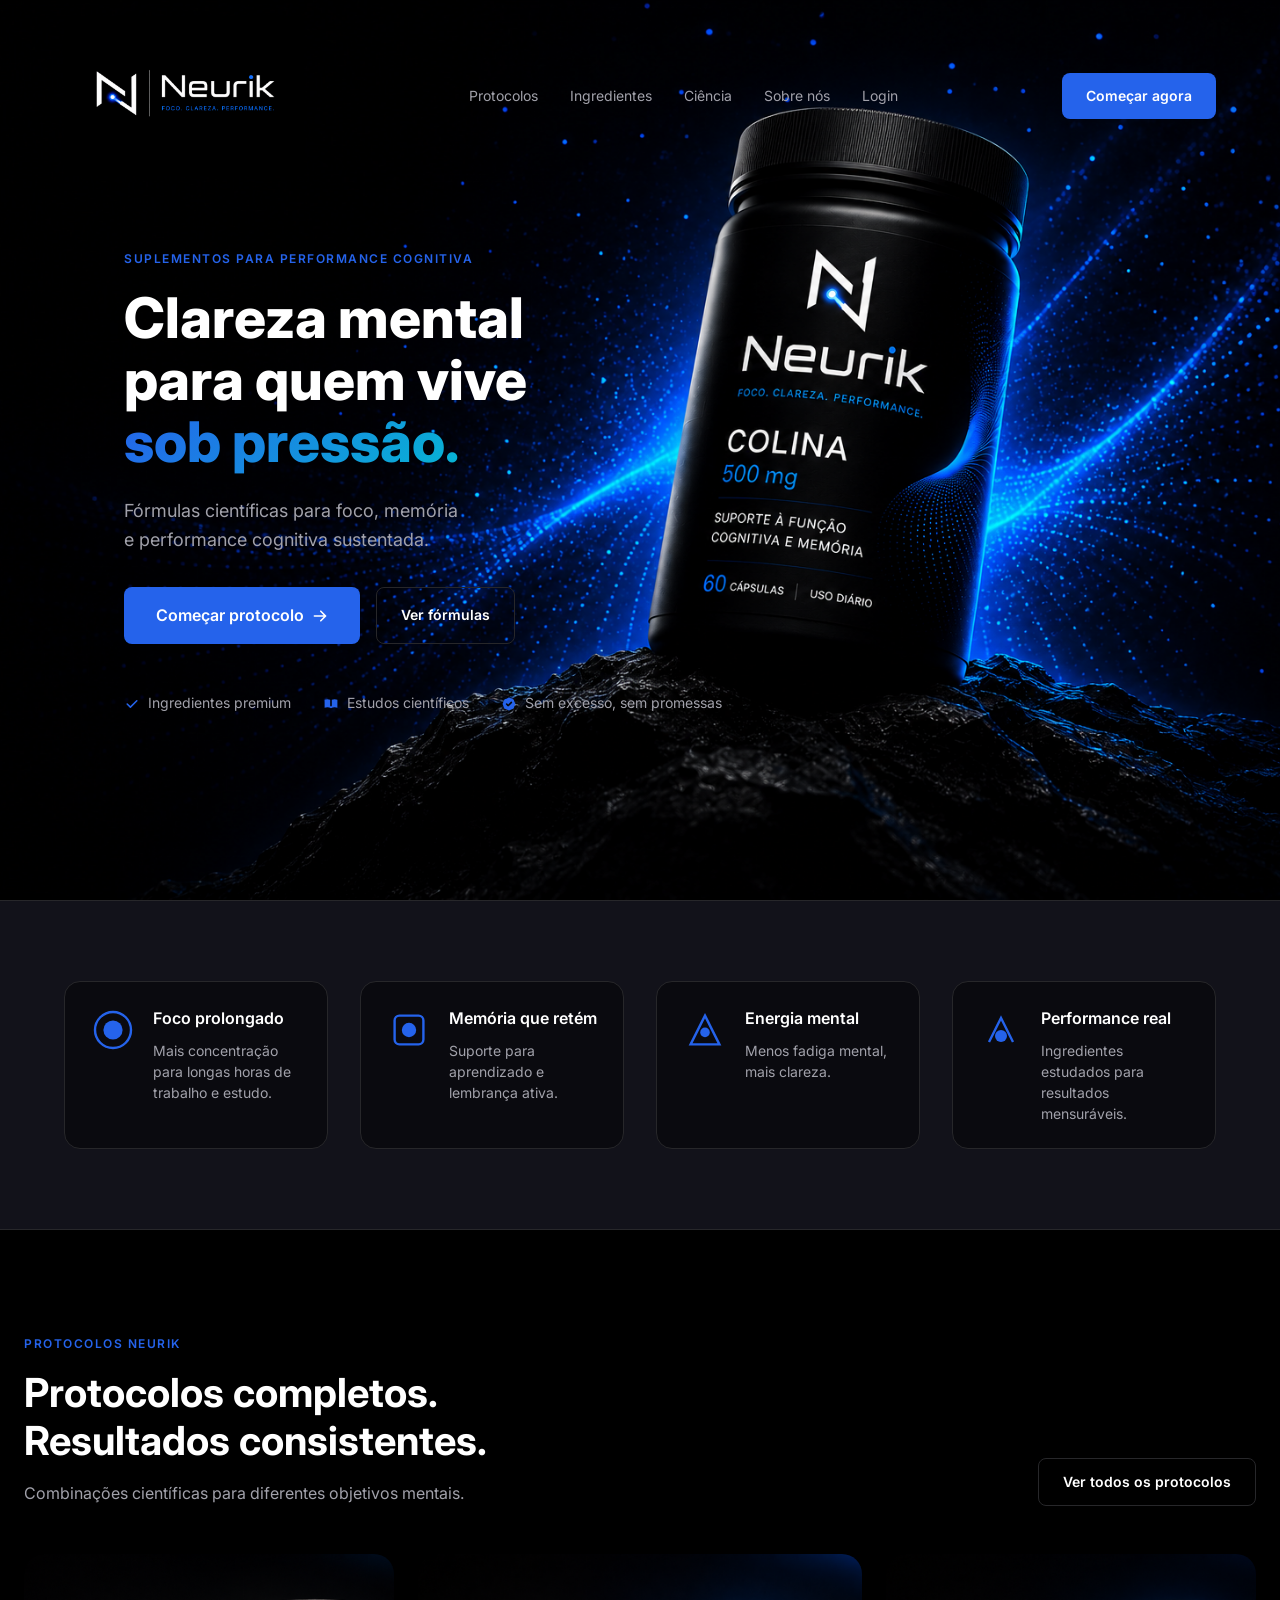
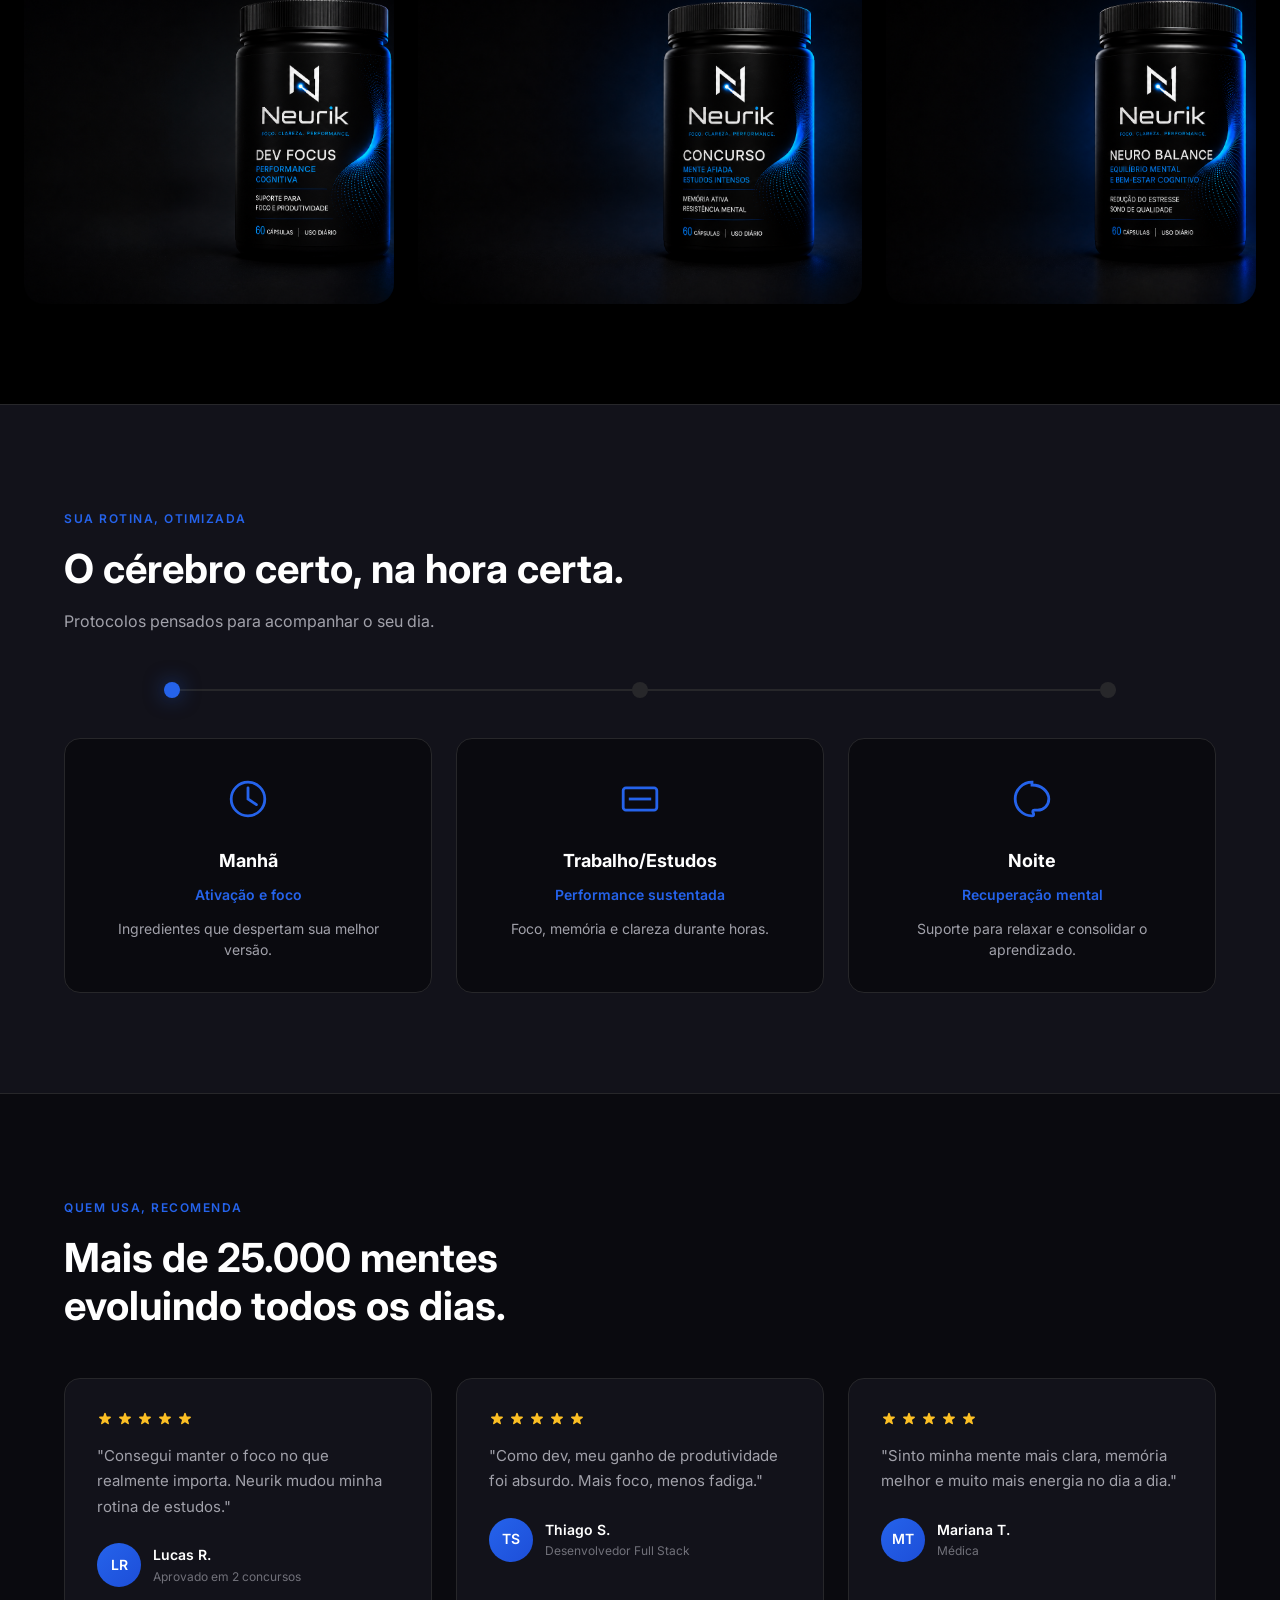
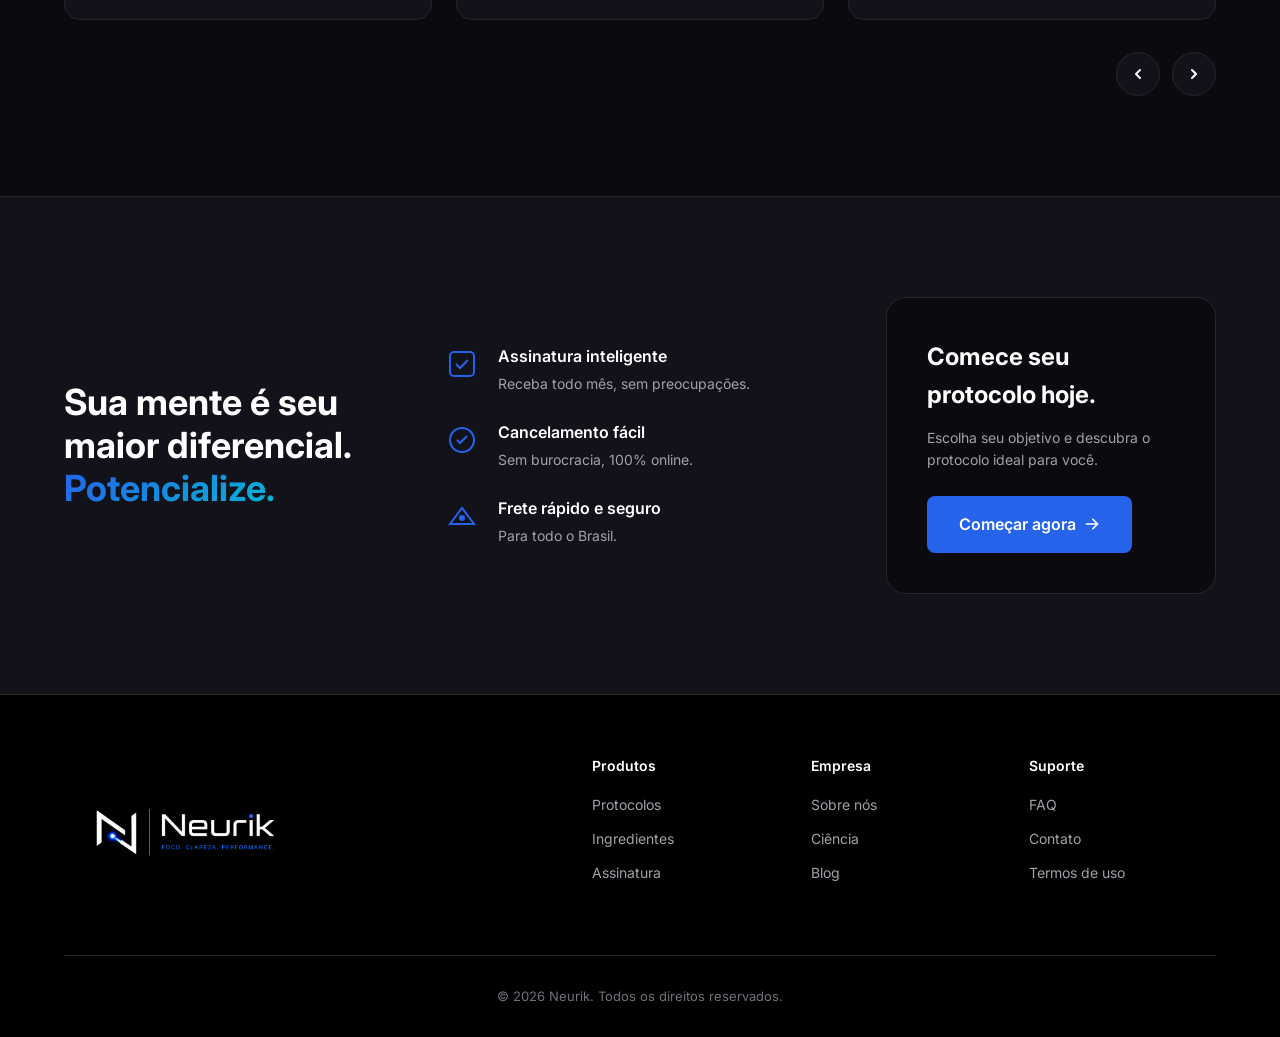
==== commit 23659fb3: "Add responsive overlay to protocol cards - Switch to PNG images - Add hover overlay with product inf" ====
--- a/index.html
+++ b/index.html
@@ -155,13 +155,55 @@
             </div>
             <div class="protocols-grid">
                 <div class="protocol-card protocol-card-image">
-                    <img src="img/dev-focus.jpg" alt="Dev Focus" class="protocol-full-img">
+                    <img src="img/dev-focus.png" alt="Dev Focus" class="protocol-full-img">
+                    <div class="protocol-overlay">
+                        <span class="protocol-tag">PERFORMANCE COGNITIVA</span>
+                        <h3 class="protocol-name">Dev Focus</h3>
+                        <p class="protocol-desc">Suporte para foco e produtividade</p>
+                        <div class="protocol-benefits">
+                            <span>Concentração</span>
+                            <span>Clareza mental</span>
+                        </div>
+                        <div class="protocol-info">
+                            <span>60 cápsulas</span>
+                            <span>Uso diário</span>
+                        </div>
+                        <a href="#" class="btn btn-primary btn-sm">Conhecer</a>
+                    </div>
                 </div>
                 <div class="protocol-card protocol-card-image protocol-card-wide">
-                    <img src="img/concurso.jpg" alt="Concurso" class="protocol-full-img">
+                    <img src="img/concurso.png" alt="Concurso" class="protocol-full-img">
+                    <div class="protocol-overlay">
+                        <span class="protocol-tag">MENTE AFIADA</span>
+                        <h3 class="protocol-name">Concurso</h3>
+                        <p class="protocol-desc">Estudos intensos e alta performance</p>
+                        <div class="protocol-benefits">
+                            <span>Memória ativa</span>
+                            <span>Resistência mental</span>
+                        </div>
+                        <div class="protocol-info">
+                            <span>60 cápsulas</span>
+                            <span>Uso diário</span>
+                        </div>
+                        <a href="#" class="btn btn-primary btn-sm">Conhecer</a>
+                    </div>
                 </div>
                 <div class="protocol-card protocol-card-image">
-                    <img src="img/neuro-balance.jpg" alt="Neuro Balance" class="protocol-full-img">
+                    <img src="img/neuro-balance.png" alt="Neuro Balance" class="protocol-full-img">
+                    <div class="protocol-overlay">
+                        <span class="protocol-tag">EQUILÍBRIO MENTAL</span>
+                        <h3 class="protocol-name">Neuro Balance</h3>
+                        <p class="protocol-desc">Bem-estar cognitivo e relaxamento</p>
+                        <div class="protocol-benefits">
+                            <span>Redução do estresse</span>
+                            <span>Sono de qualidade</span>
+                        </div>
+                        <div class="protocol-info">
+                            <span>60 cápsulas</span>
+                            <span>Uso diário</span>
+                        </div>
+                        <a href="#" class="btn btn-primary btn-sm">Conhecer</a>
+                    </div>
                 </div>
             </div>
         </div>
--- a/styles.css
+++ b/styles.css
@@ -408,6 +408,157 @@
     transform: scale(1.05);
 }
 
+/* Protocol Overlay Styles */
+.protocol-card-image {
+    position: relative;
+}
+
+.protocol-overlay {
+    position: absolute;
+    bottom: 0;
+    left: 0;
+    right: 0;
+    padding: 24px;
+    background: linear-gradient(to top, rgba(0, 0, 0, 0.95) 0%, rgba(0, 0, 0, 0.7) 60%, transparent 100%);
+    display: flex;
+    flex-direction: column;
+    justify-content: flex-end;
+    opacity: 0;
+    transform: translateY(20px);
+    transition: all 0.4s ease;
+}
+
+.protocol-card-image:hover .protocol-overlay {
+    opacity: 1;
+    transform: translateY(0);
+}
+
+.protocol-overlay .protocol-tag {
+    align-self: flex-start;
+    margin-bottom: 12px;
+    font-size: 9px;
+    padding: 4px 10px;
+}
+
+.protocol-overlay .protocol-name {
+    font-size: 28px;
+    font-weight: 800;
+    color: #fff;
+    margin-bottom: 8px;
+    line-height: 1.2;
+}
+
+.protocol-overlay .protocol-desc {
+    font-size: 14px;
+    color: rgba(255, 255, 255, 0.8);
+    margin-bottom: 16px;
+    line-height: 1.4;
+}
+
+.protocol-overlay .protocol-benefits {
+    display: flex;
+    flex-wrap: wrap;
+    gap: 8px;
+    margin-bottom: 16px;
+}
+
+.protocol-overlay .protocol-benefits span {
+    font-size: 11px;
+    font-weight: 500;
+    color: var(--primary);
+    background: rgba(37, 99, 235, 0.2);
+    padding: 6px 12px;
+    border-radius: 20px;
+    border: 1px solid rgba(37, 99, 235, 0.3);
+}
+
+.protocol-overlay .protocol-info {
+    display: flex;
+    gap: 16px;
+    margin-bottom: 16px;
+    flex: unset;
+}
+
+.protocol-overlay .protocol-info span {
+    font-size: 12px;
+    color: rgba(255, 255, 255, 0.6);
+    display: flex;
+    align-items: center;
+    gap: 6px;
+}
+
+.protocol-overlay .protocol-info span::before {
+    content: '';
+    width: 4px;
+    height: 4px;
+    background: var(--primary);
+    border-radius: 50%;
+}
+
+.protocol-overlay .btn-sm {
+    padding: 10px 20px;
+    font-size: 13px;
+    align-self: flex-start;
+}
+
+/* Mobile always show overlay */
+@media (max-width: 768px) {
+    .protocol-overlay {
+        opacity: 1;
+        transform: translateY(0);
+        padding: 16px;
+        background: linear-gradient(to top, rgba(0, 0, 0, 0.9) 0%, rgba(0, 0, 0, 0.6) 70%, transparent 100%);
+    }
+
+    .protocol-overlay .protocol-name {
+        font-size: 20px;
+    }
+
+    .protocol-overlay .protocol-desc {
+        font-size: 12px;
+        margin-bottom: 12px;
+    }
+
+    .protocol-overlay .protocol-benefits {
+        gap: 6px;
+        margin-bottom: 12px;
+    }
+
+    .protocol-overlay .protocol-benefits span {
+        font-size: 10px;
+        padding: 4px 8px;
+    }
+
+    .protocol-overlay .protocol-info {
+        gap: 12px;
+        margin-bottom: 12px;
+    }
+
+    .protocol-overlay .protocol-info span {
+        font-size: 10px;
+    }
+
+    .protocol-overlay .btn-sm {
+        padding: 8px 16px;
+        font-size: 12px;
+    }
+}
+
+/* Tablet */
+@media (min-width: 769px) and (max-width: 1024px) {
+    .protocol-overlay {
+        padding: 20px;
+    }
+
+    .protocol-overlay .protocol-name {
+        font-size: 24px;
+    }
+
+    .protocol-overlay .protocol-desc {
+        font-size: 13px;
+    }
+}
+
 .protocol-tag {
     display: inline-block;
     font-size: 10px;
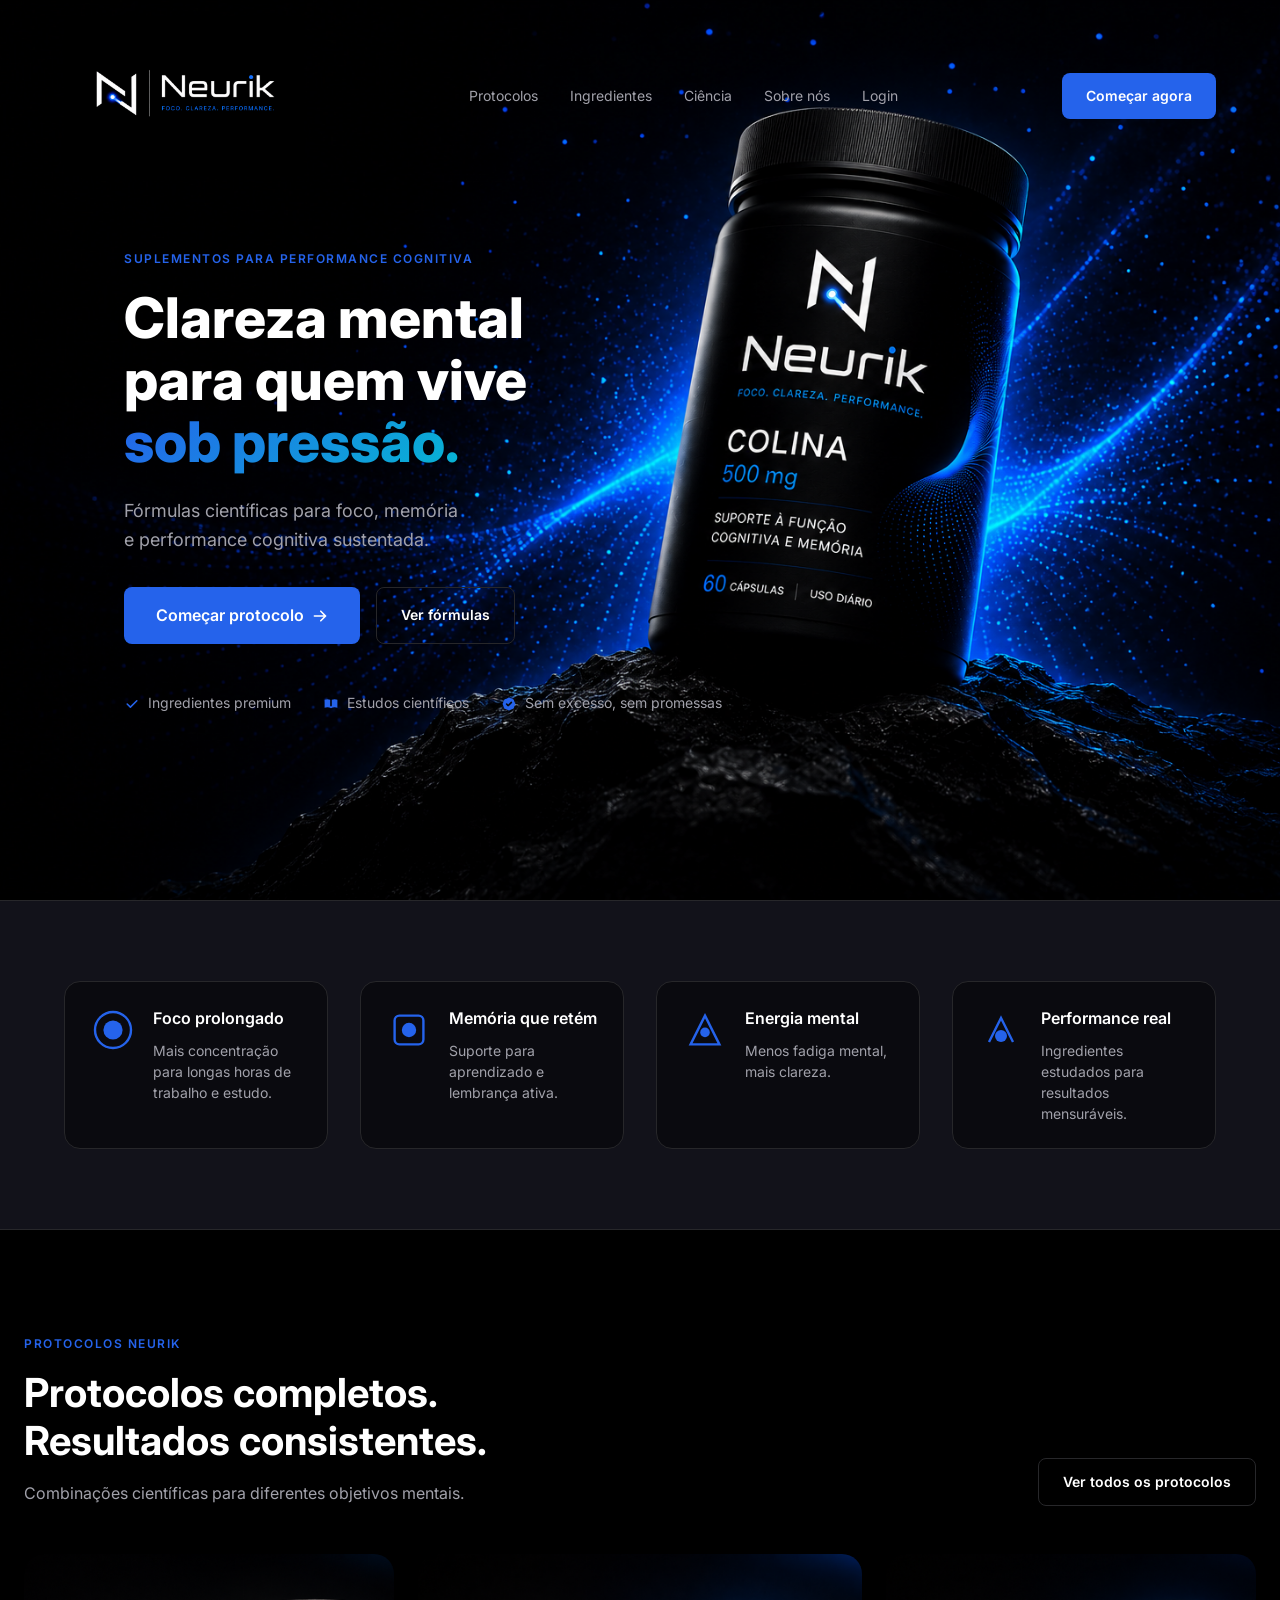
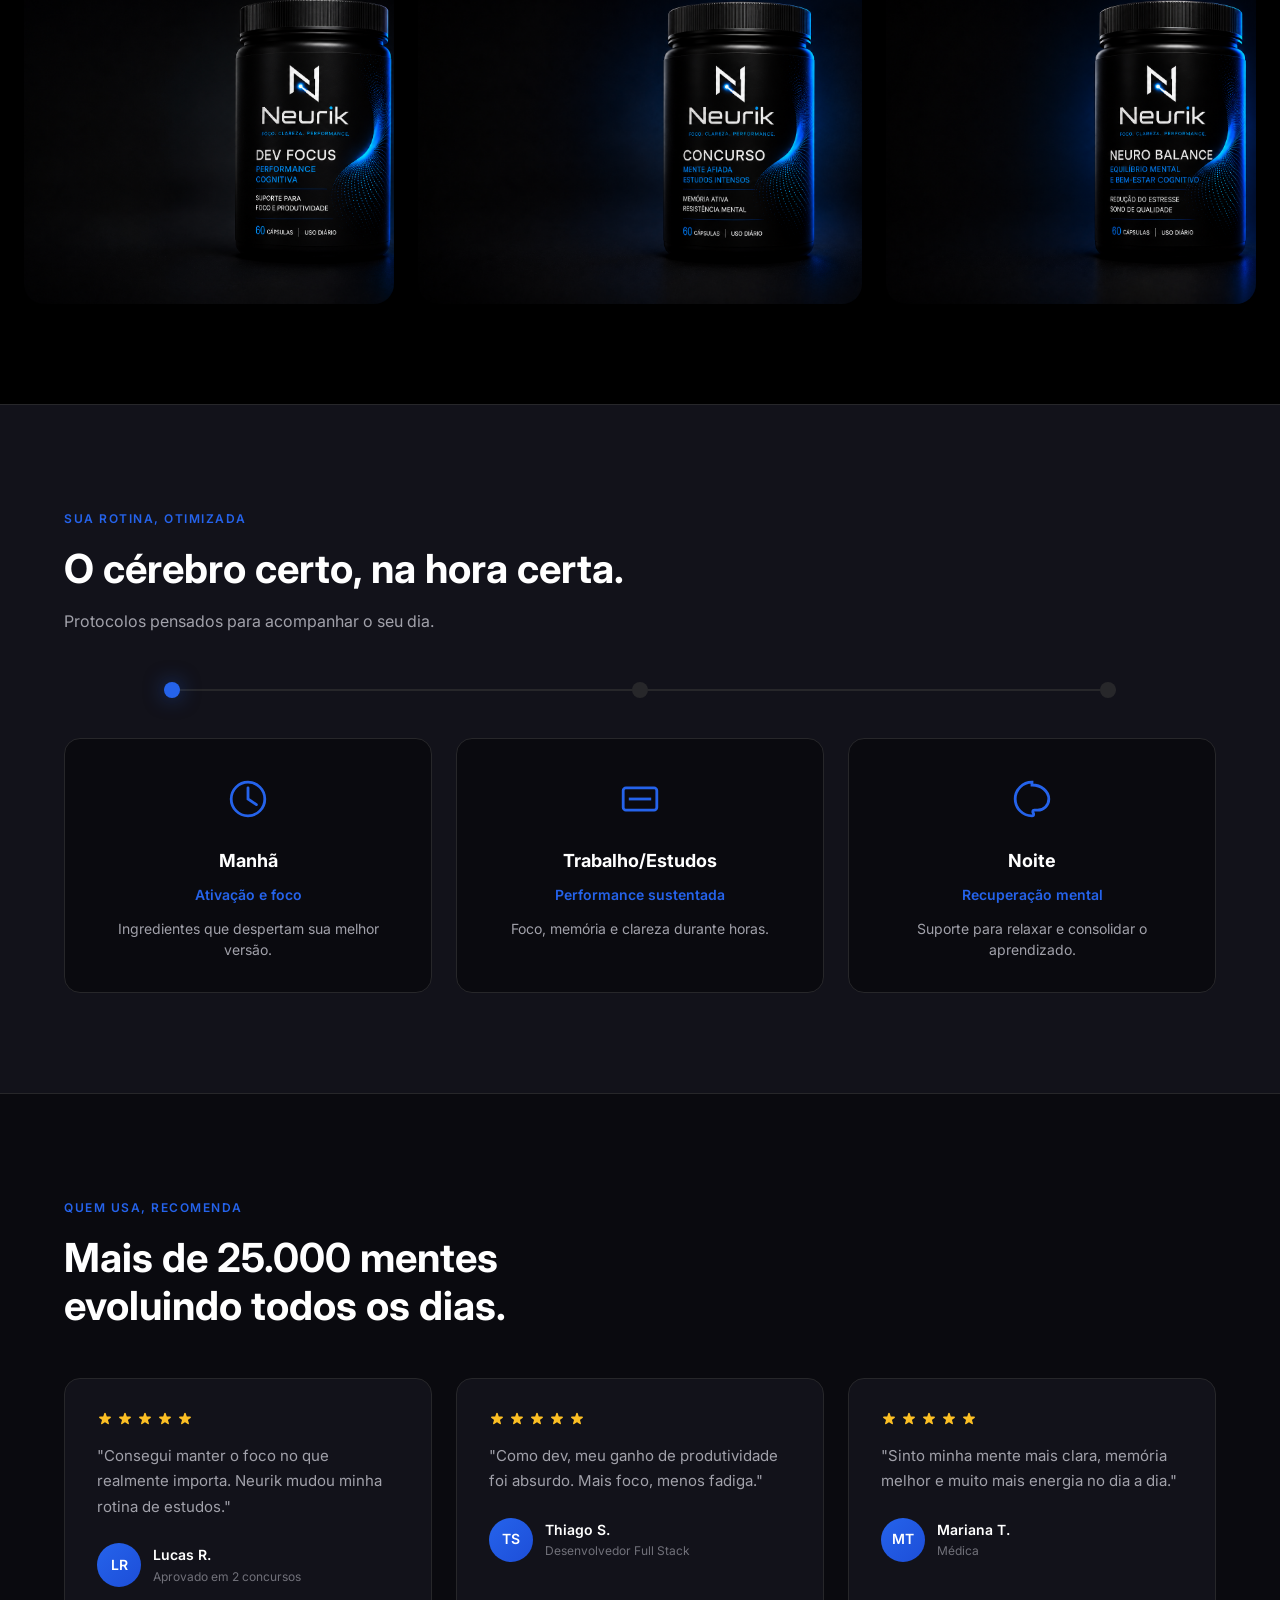
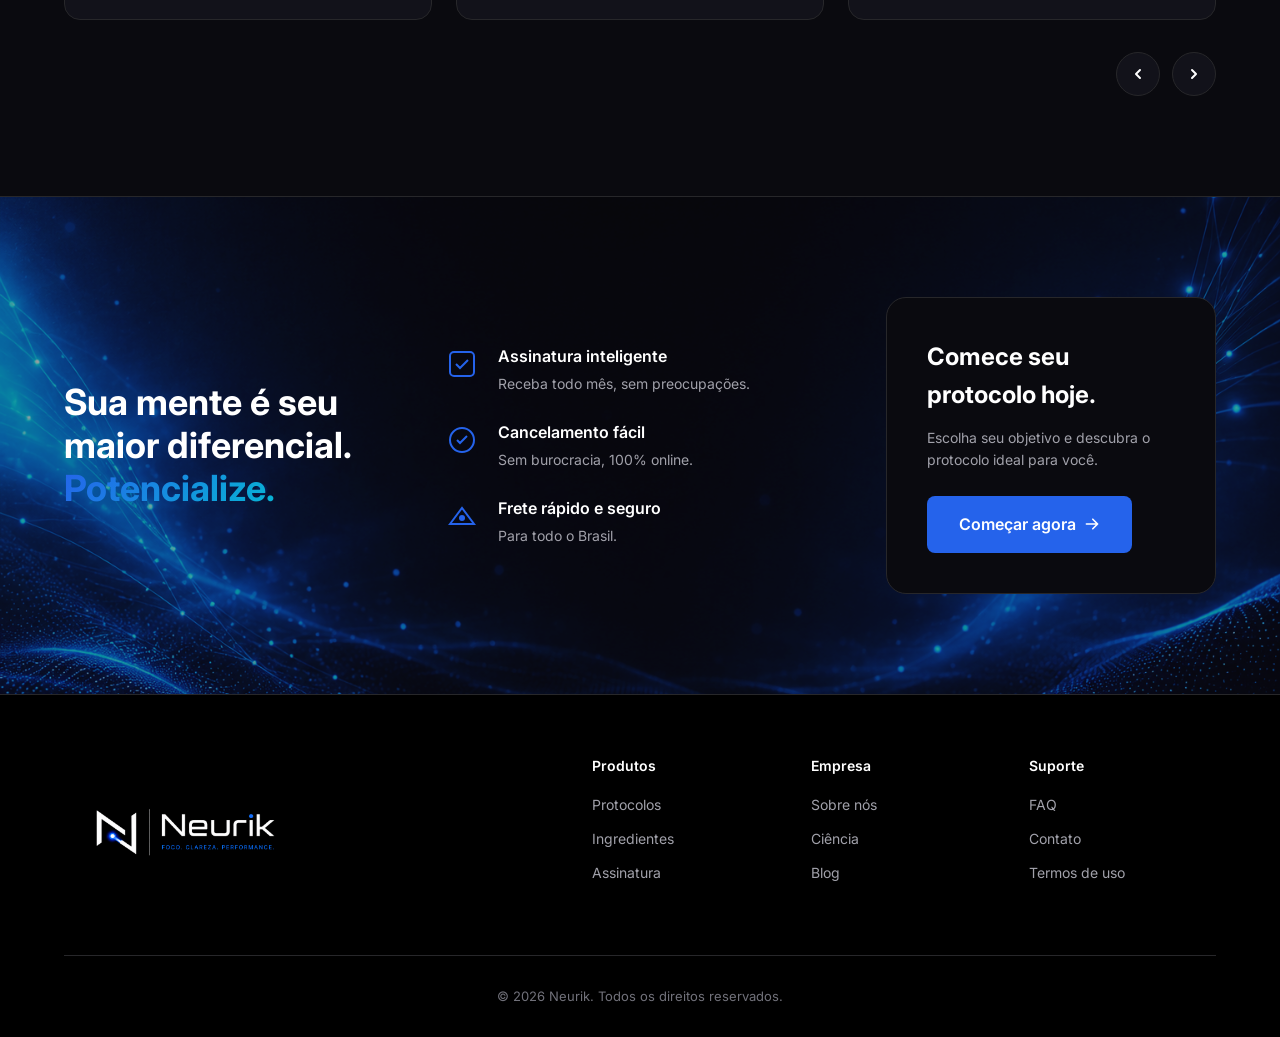
==== commit f0350409: "Add background image to CTA section - Add ultima-div.png as background - Responsive cover positionin" ====
--- a/index.html
+++ b/index.html
@@ -346,6 +346,9 @@
 
     <!-- CTA Section -->
     <section class="cta-section" id="comecar">
+        <div class="cta-bg">
+            <img src="img/ultima-div.png" alt="" class="cta-bg-img">
+        </div>
         <div class="container">
             <div class="cta-content">
                 <div class="cta-left">
--- a/styles.css
+++ b/styles.css
@@ -896,6 +896,30 @@
     padding: 100px 0;
     background: var(--bg-card);
     border-top: 1px solid var(--border-color);
+    position: relative;
+    overflow: hidden;
+}
+
+.cta-bg {
+    position: absolute;
+    top: 0;
+    left: 0;
+    right: 0;
+    bottom: 0;
+    z-index: 0;
+}
+
+.cta-bg-img {
+    width: 100%;
+    height: 100%;
+    object-fit: cover;
+    object-position: center;
+    opacity: 0.6;
+}
+
+.cta-section .container {
+    position: relative;
+    z-index: 1;
 }
 
 .cta-content {
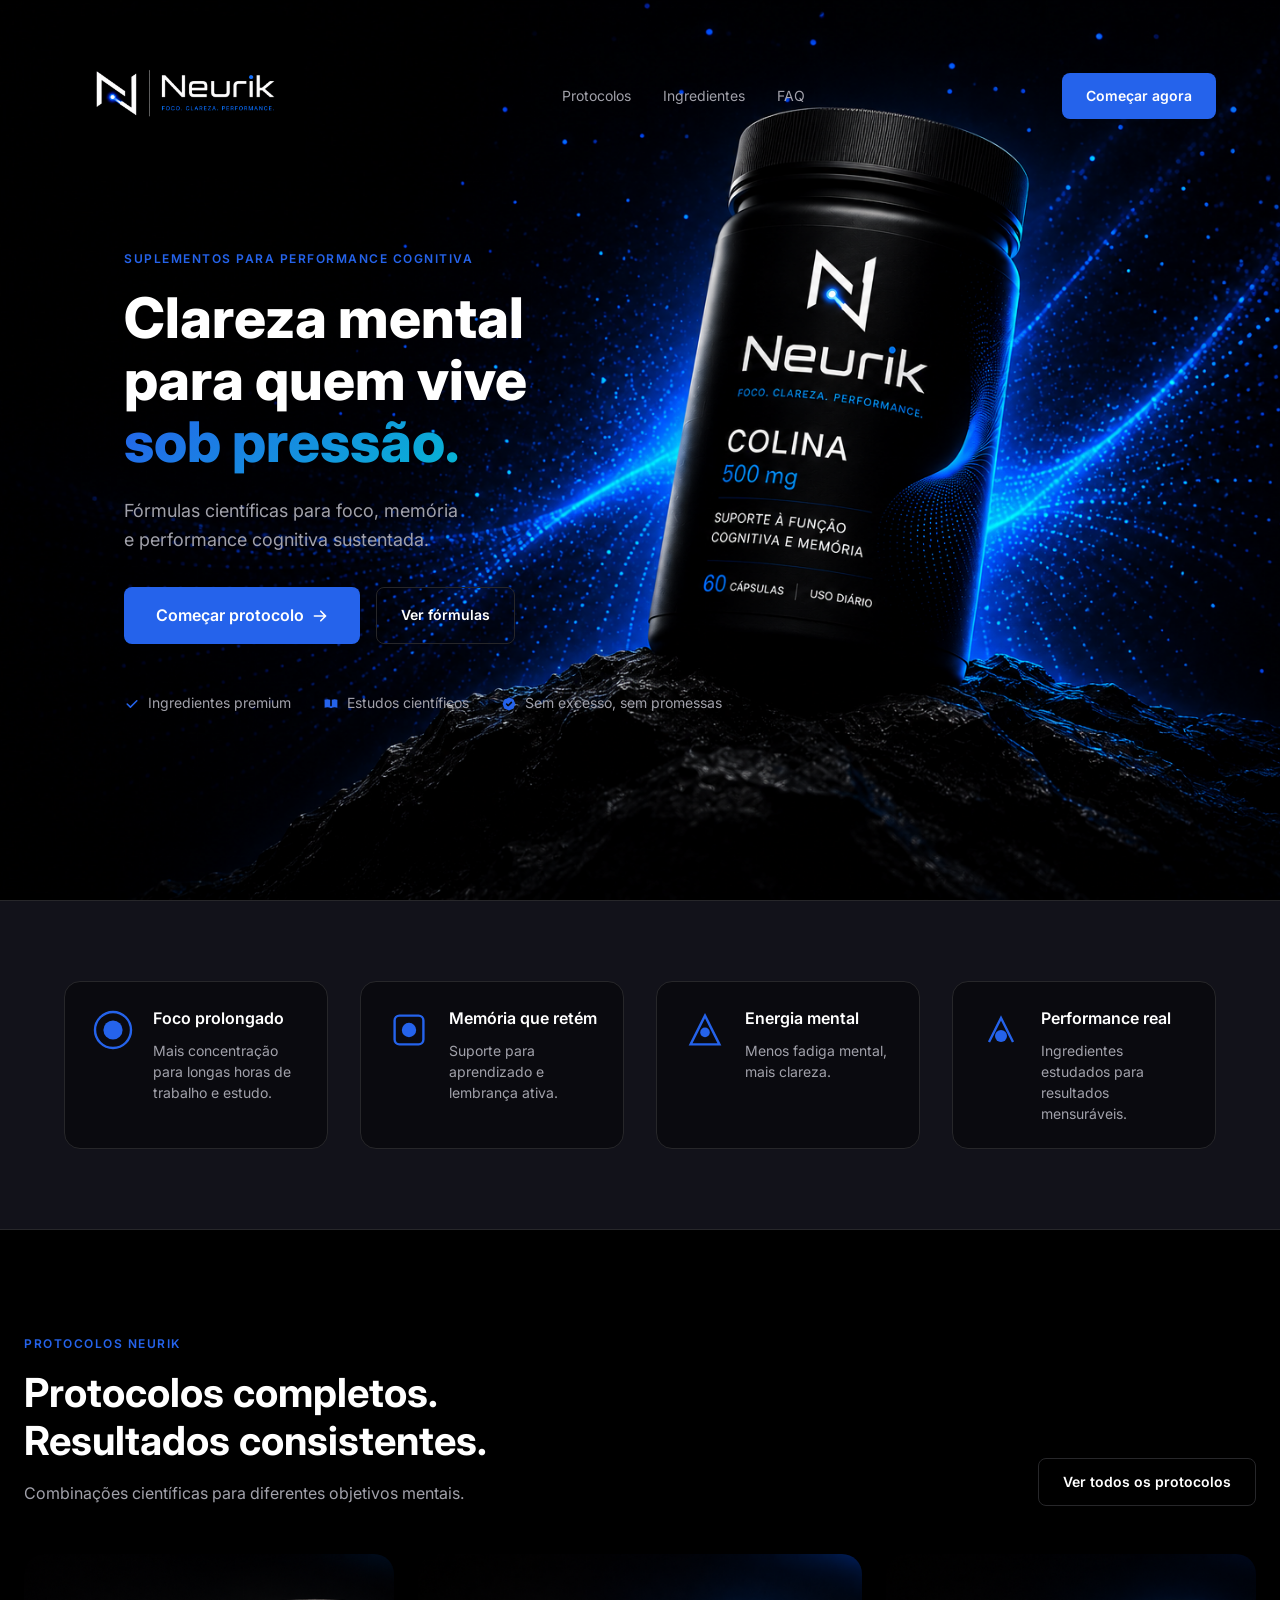
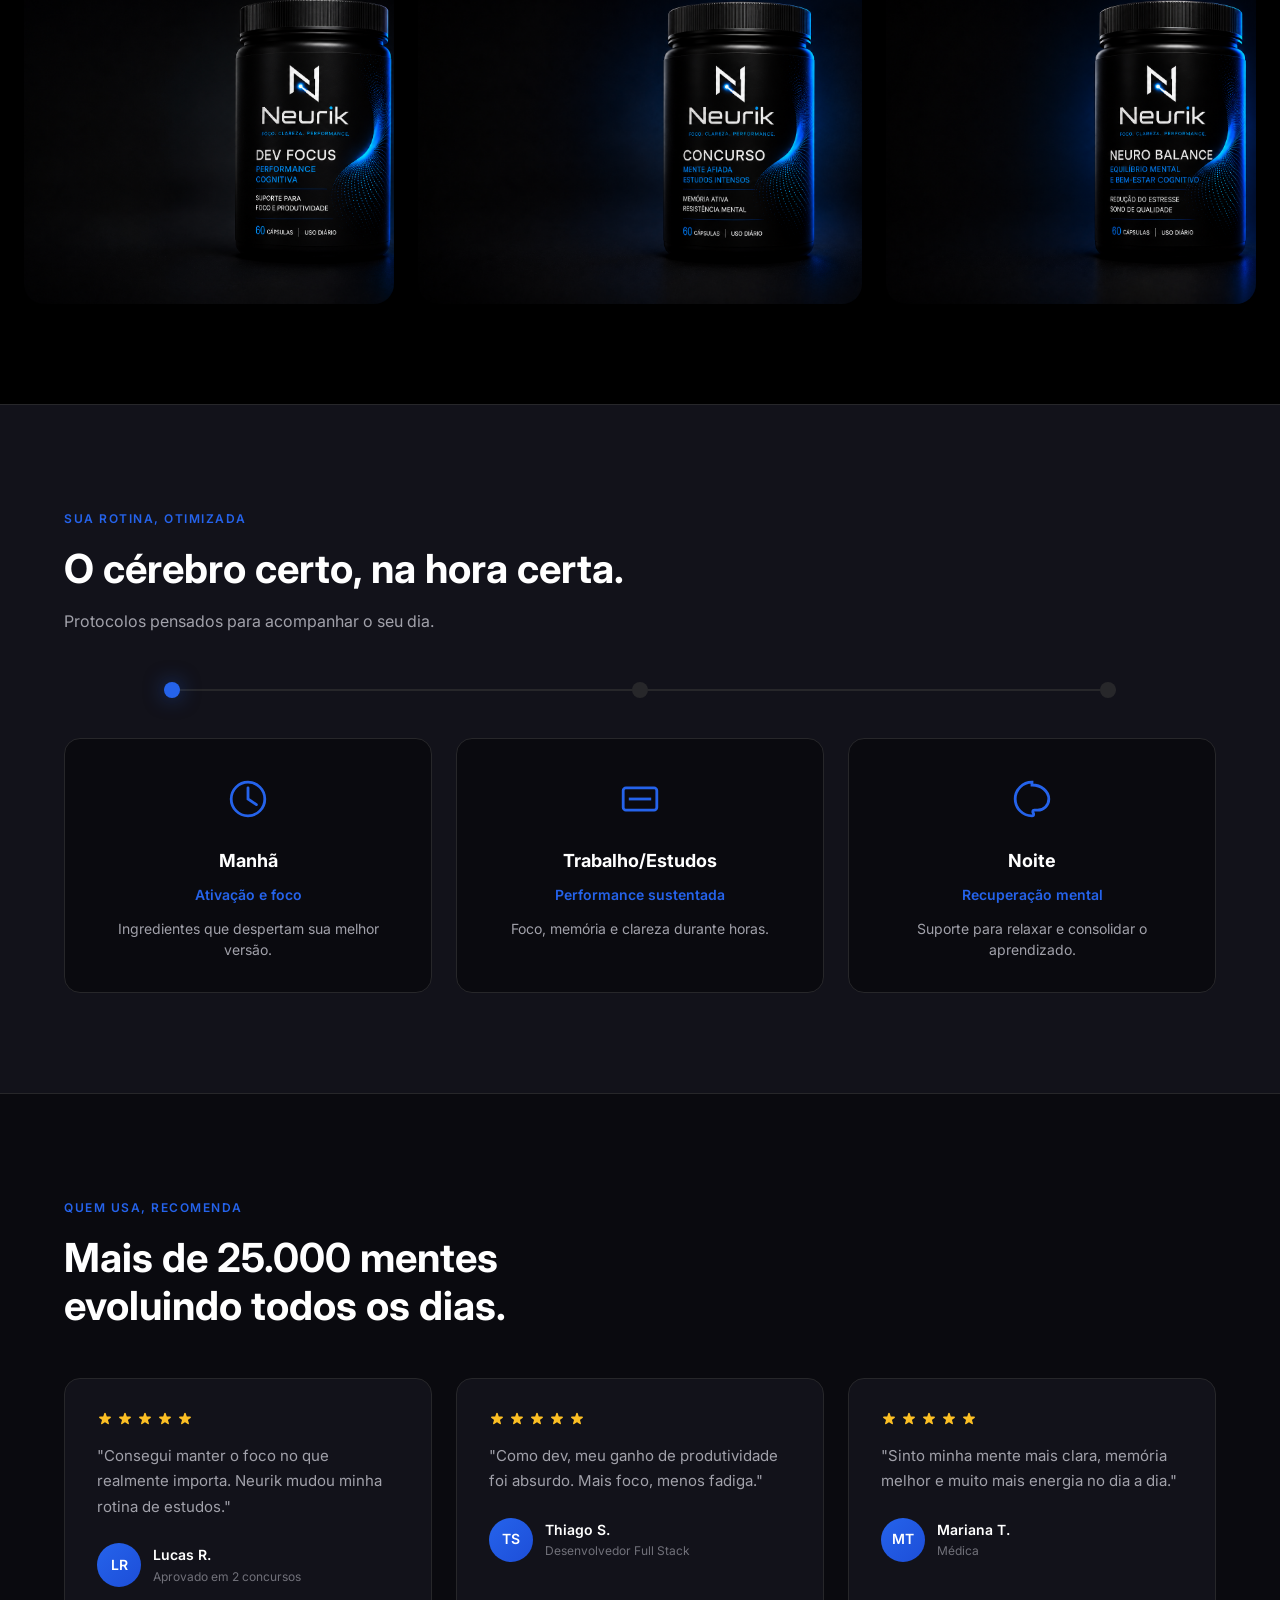
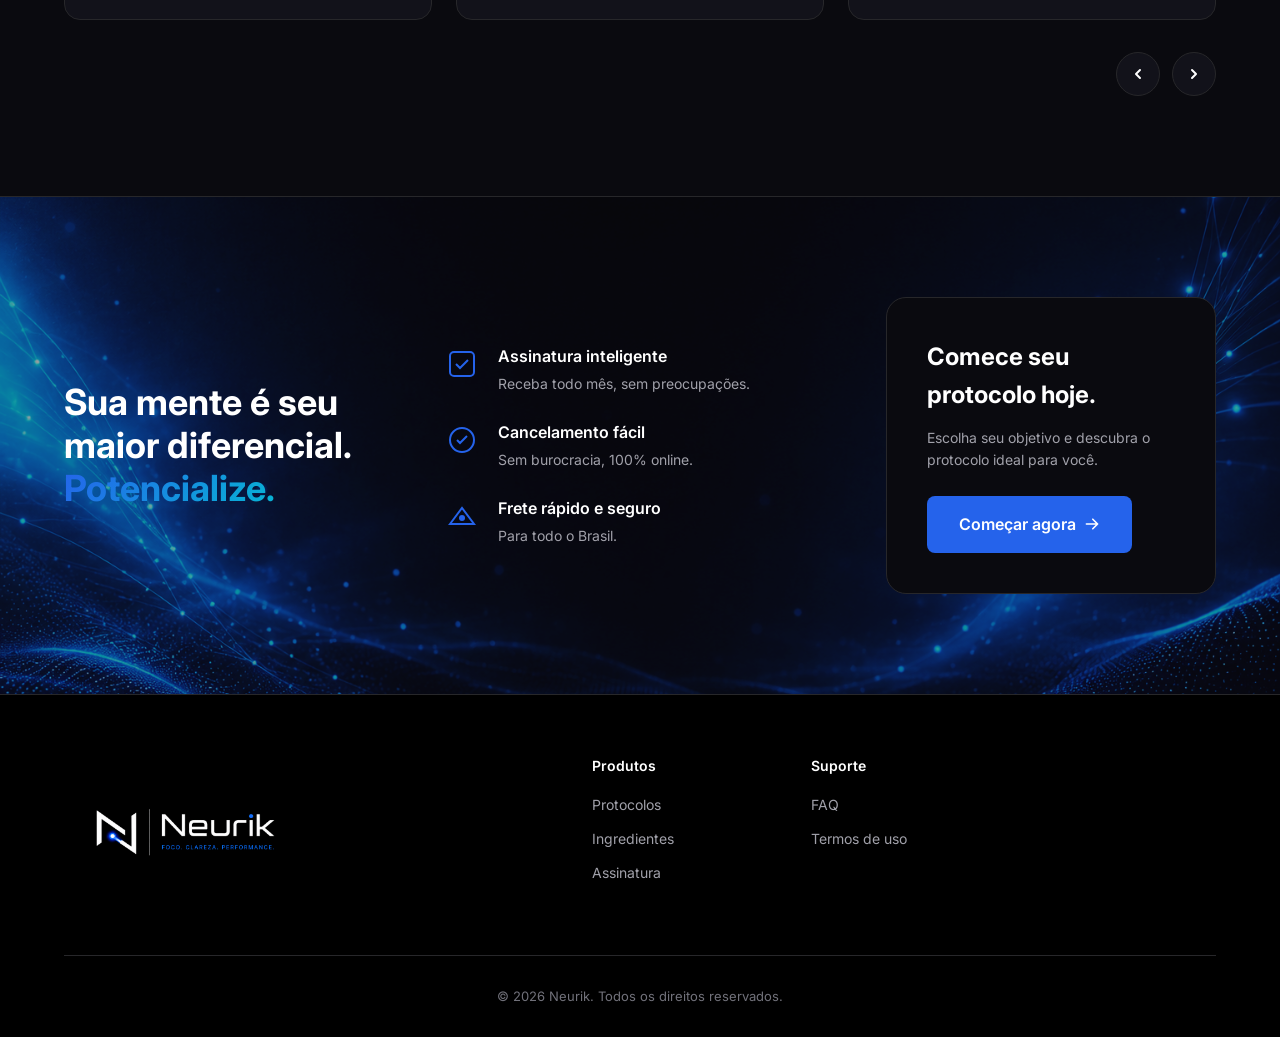
==== commit ffb9b31c: "Add FAQ and Terms pages, update navigation - Create faq.html with accordion FAQs - Create termos.htm" ====
--- a/index.html
+++ b/index.html
@@ -20,9 +20,7 @@
             <nav class="nav">
                 <a href="#protocolos" class="nav-link">Protocolos</a>
                 <a href="#ingredientes" class="nav-link">Ingredientes</a>
-                <a href="#ciencia" class="nav-link">Ciência</a>
-                <a href="#sobre" class="nav-link">Sobre nós</a>
-                <a href="#login" class="nav-link">Login</a>
+                <a href="faq.html" class="nav-link">FAQ</a>
             </nav>
             <a href="#comecar" class="btn btn-primary">Começar agora</a>
             <button class="mobile-menu-btn" aria-label="Menu">
@@ -424,21 +422,14 @@
                 <div class="footer-links">
                     <div class="footer-column">
                         <h4>Produtos</h4>
-                        <a href="#">Protocolos</a>
-                        <a href="#">Ingredientes</a>
+                        <a href="#protocolos">Protocolos</a>
+                        <a href="#ingredientes">Ingredientes</a>
                         <a href="#">Assinatura</a>
-                    </div>
-                    <div class="footer-column">
-                        <h4>Empresa</h4>
-                        <a href="#">Sobre nós</a>
-                        <a href="#">Ciência</a>
-                        <a href="#">Blog</a>
                     </div>
                     <div class="footer-column">
                         <h4>Suporte</h4>
-                        <a href="#">FAQ</a>
-                        <a href="#">Contato</a>
-                        <a href="#">Termos de uso</a>
+                        <a href="faq.html">FAQ</a>
+                        <a href="termos.html">Termos de uso</a>
                     </div>
                 </div>
             </div>
--- a/styles.css
+++ b/styles.css
@@ -1508,3 +1508,216 @@
     opacity: 1;
     transform: translateY(0);
 }
+
+/* ==================== */
+/* FAQ Page Styles */
+/* ==================== */
+
+.faq-section {
+    padding: 120px 0 80px;
+    min-height: 100vh;
+}
+
+.faq-header {
+    text-align: center;
+    margin-bottom: 60px;
+}
+
+.faq-content {
+    max-width: 800px;
+    margin: 0 auto;
+}
+
+.faq-category {
+    margin-bottom: 48px;
+}
+
+.faq-category-title {
+    font-size: 20px;
+    font-weight: 700;
+    color: var(--text-primary);
+    margin-bottom: 20px;
+    padding-bottom: 12px;
+    border-bottom: 1px solid var(--border-color);
+}
+
+/* Accordion Styles */
+.accordion {
+    display: flex;
+    flex-direction: column;
+    gap: 12px;
+}
+
+.accordion-item {
+    background: var(--bg-card);
+    border: 1px solid var(--border-color);
+    border-radius: 12px;
+    overflow: hidden;
+    transition: all 0.3s ease;
+}
+
+.accordion-item:hover {
+    border-color: var(--primary);
+}
+
+.accordion-item.active {
+    border-color: var(--primary);
+    box-shadow: 0 4px 20px rgba(37, 99, 235, 0.15);
+}
+
+.accordion-header {
+    width: 100%;
+    display: flex;
+    justify-content: space-between;
+    align-items: center;
+    padding: 20px 24px;
+    background: transparent;
+    border: none;
+    cursor: pointer;
+    text-align: left;
+    font-family: inherit;
+    font-size: 16px;
+    font-weight: 600;
+    color: var(--text-primary);
+    transition: all 0.3s ease;
+}
+
+.accordion-header:hover {
+    color: var(--primary);
+}
+
+.accordion-icon {
+    width: 20px;
+    height: 20px;
+    flex-shrink: 0;
+    transition: transform 0.3s ease;
+    color: var(--text-muted);
+}
+
+.accordion-item.active .accordion-icon {
+    transform: rotate(180deg);
+    color: var(--primary);
+}
+
+.accordion-content {
+    max-height: 0;
+    overflow: hidden;
+    transition: max-height 0.3s ease, padding 0.3s ease;
+}
+
+.accordion-item.active .accordion-content {
+    max-height: 500px;
+}
+
+.accordion-content p,
+.accordion-content ul {
+    padding: 0 24px 20px;
+    font-size: 15px;
+    line-height: 1.7;
+    color: var(--text-secondary);
+}
+
+.accordion-content ul {
+    padding-left: 44px;
+}
+
+.accordion-content li {
+    margin-bottom: 8px;
+}
+
+.accordion-content strong {
+    color: var(--text-primary);
+}
+
+/* ==================== */
+/* Terms Page Styles */
+/* ==================== */
+
+.terms-section {
+    padding: 120px 0 80px;
+    min-height: 100vh;
+}
+
+.terms-header {
+    text-align: center;
+    margin-bottom: 60px;
+}
+
+.terms-content {
+    max-width: 800px;
+    margin: 0 auto;
+}
+
+.terms-block {
+    margin-bottom: 40px;
+}
+
+.terms-block h2 {
+    font-size: 20px;
+    font-weight: 700;
+    color: var(--text-primary);
+    margin-bottom: 16px;
+}
+
+.terms-block p {
+    font-size: 15px;
+    line-height: 1.8;
+    color: var(--text-secondary);
+    margin-bottom: 12px;
+}
+
+.terms-block ul {
+    padding-left: 24px;
+    margin-bottom: 12px;
+}
+
+.terms-block li {
+    font-size: 15px;
+    line-height: 1.8;
+    color: var(--text-secondary);
+    margin-bottom: 8px;
+}
+
+.terms-block a {
+    color: var(--primary);
+    text-decoration: none;
+    transition: color 0.3s ease;
+}
+
+.terms-block a:hover {
+    color: var(--primary-light);
+    text-decoration: underline;
+}
+
+/* FAQ & Terms Mobile */
+@media (max-width: 768px) {
+    .faq-section,
+    .terms-section {
+        padding: 100px 0 60px;
+    }
+
+    .faq-header,
+    .terms-header {
+        margin-bottom: 40px;
+    }
+
+    .accordion-header {
+        padding: 16px 20px;
+        font-size: 15px;
+    }
+
+    .accordion-content p,
+    .accordion-content ul {
+        padding: 0 20px 16px;
+        font-size: 14px;
+    }
+
+    .terms-block h2 {
+        font-size: 18px;
+    }
+
+    .terms-block p,
+    .terms-block li {
+        font-size: 14px;
+    }
+}
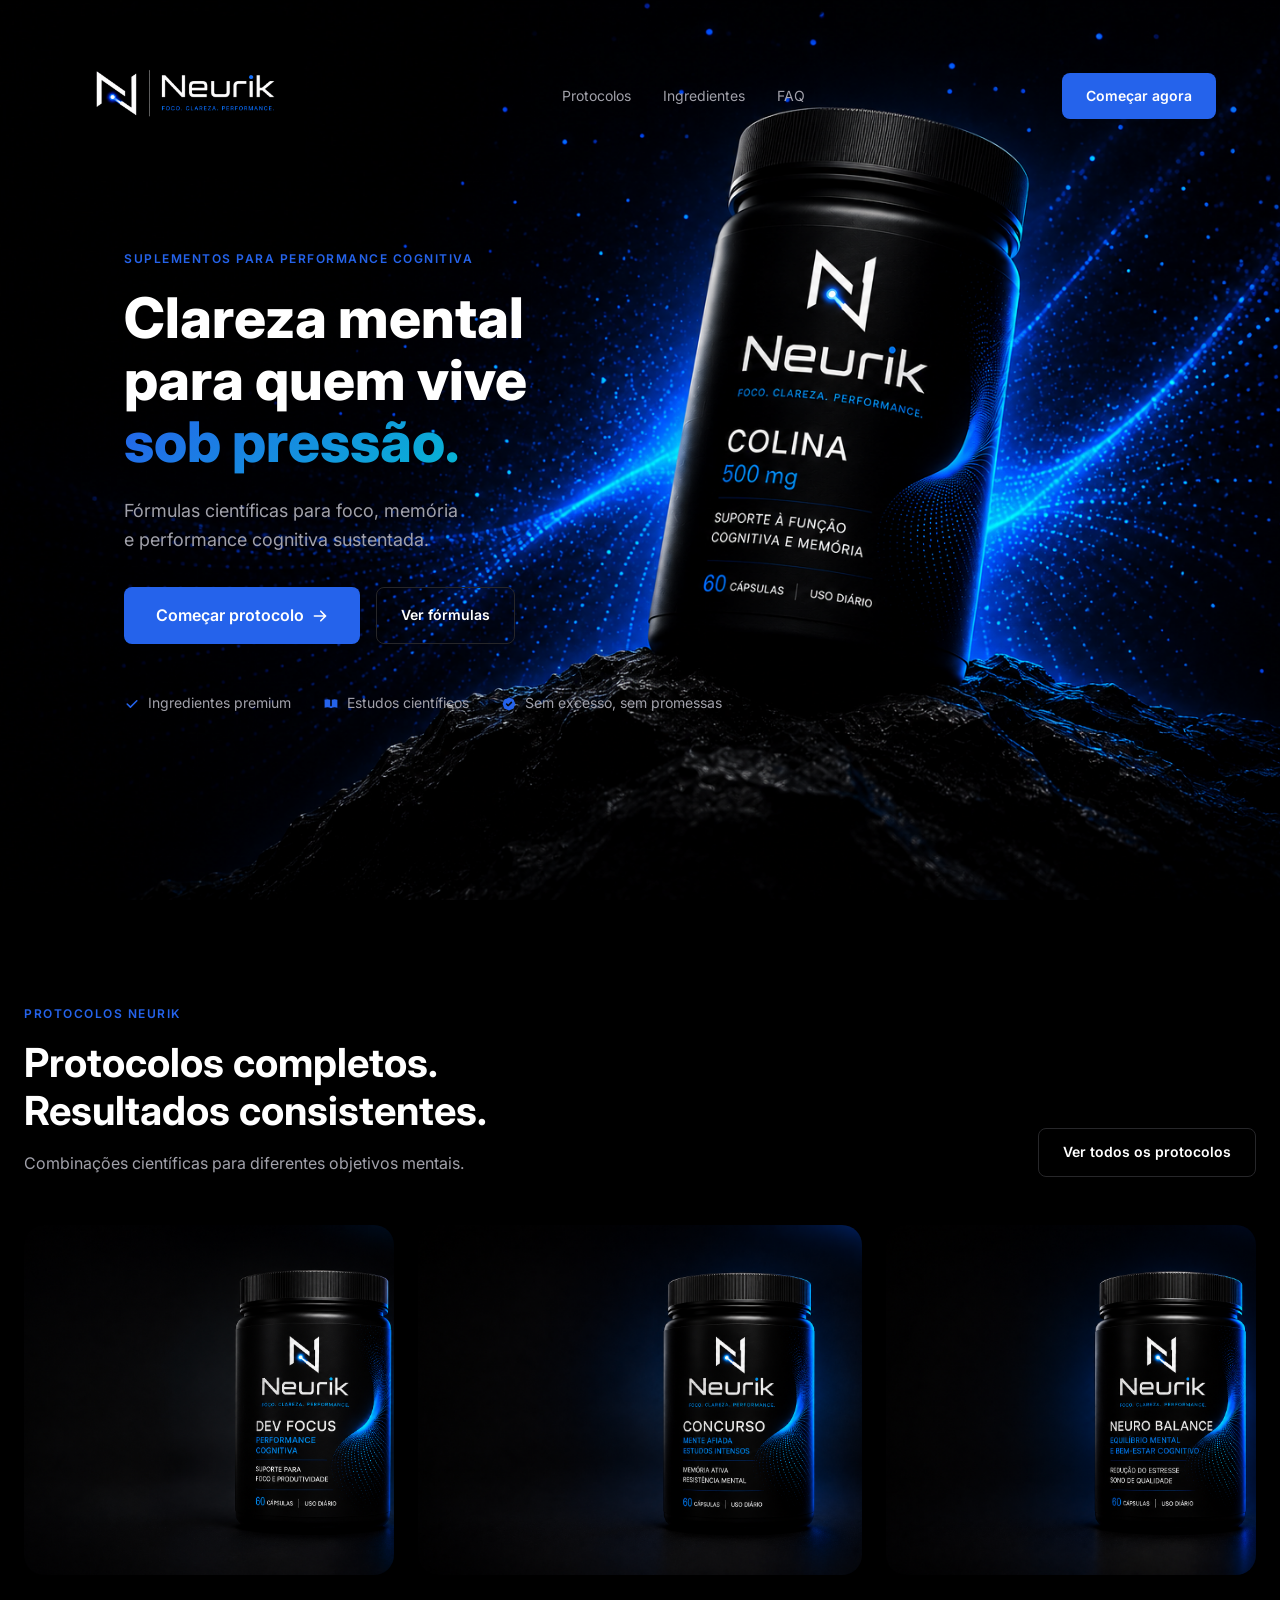
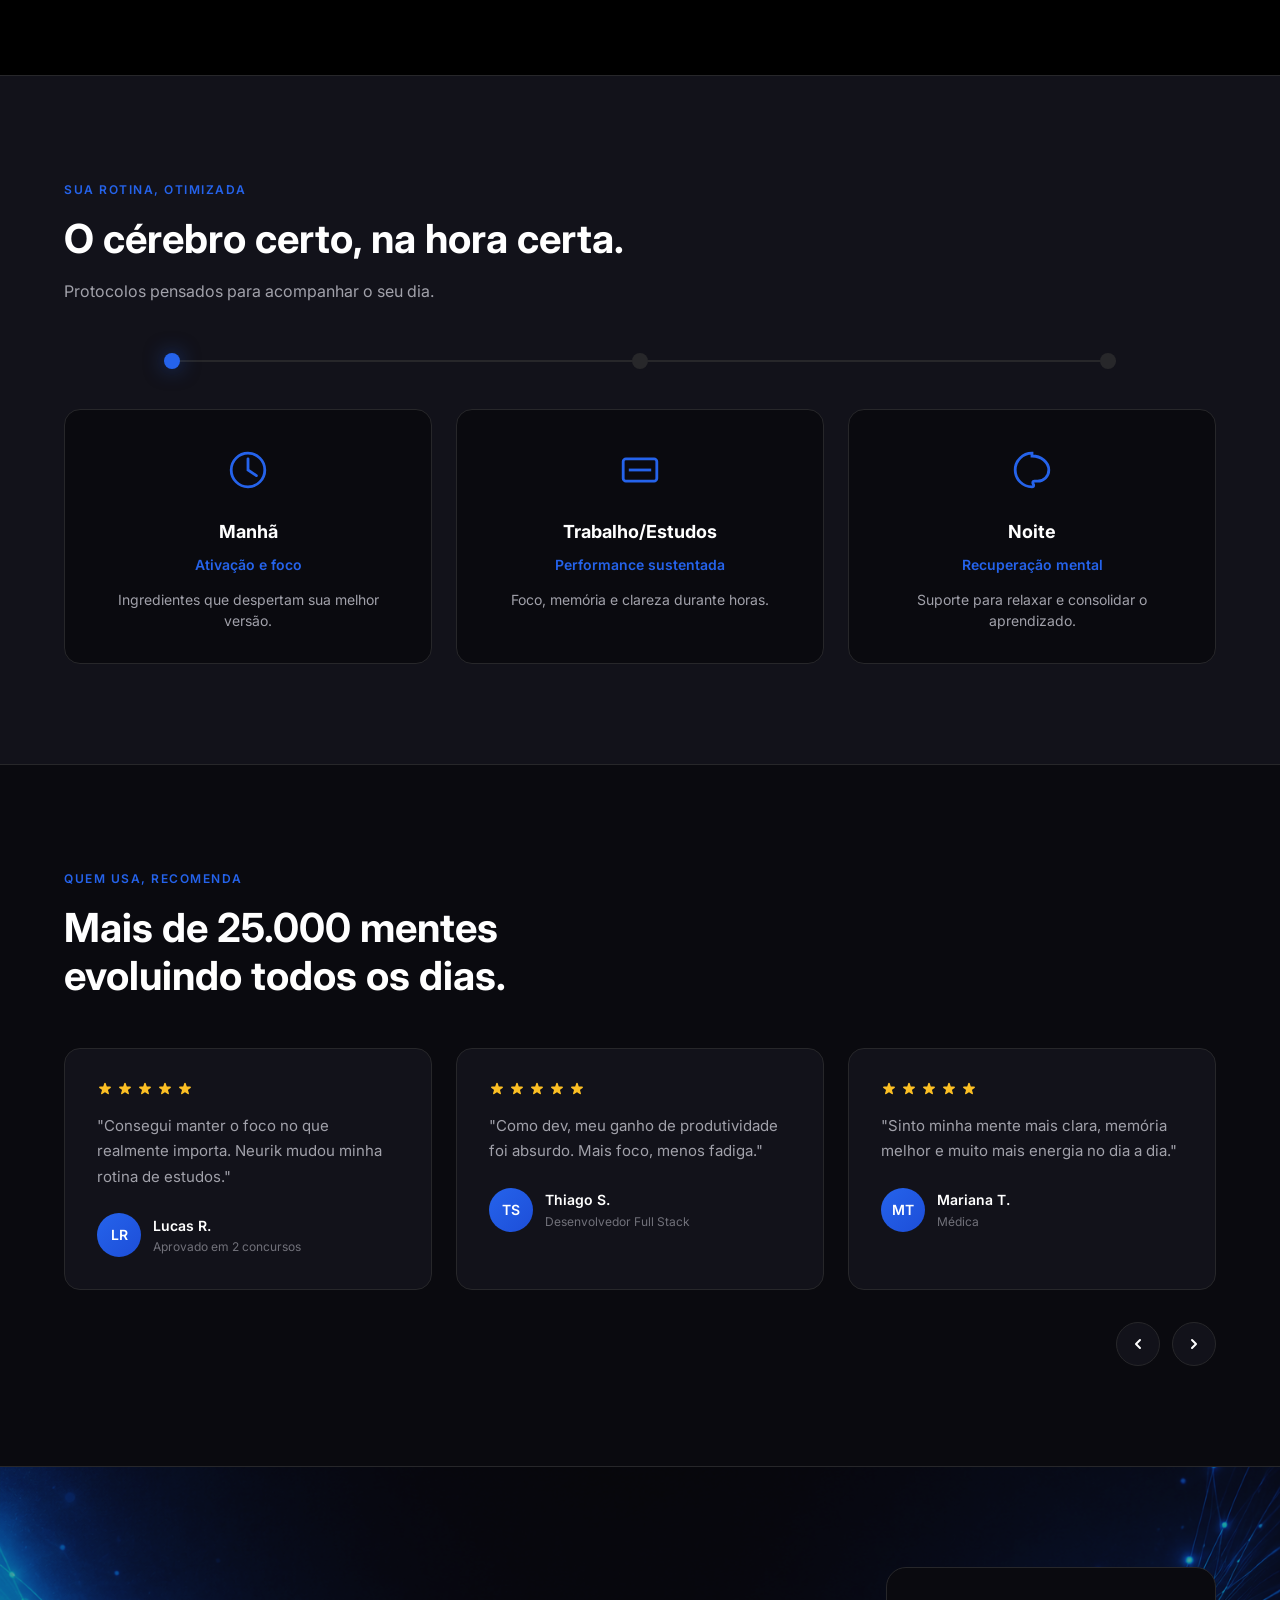
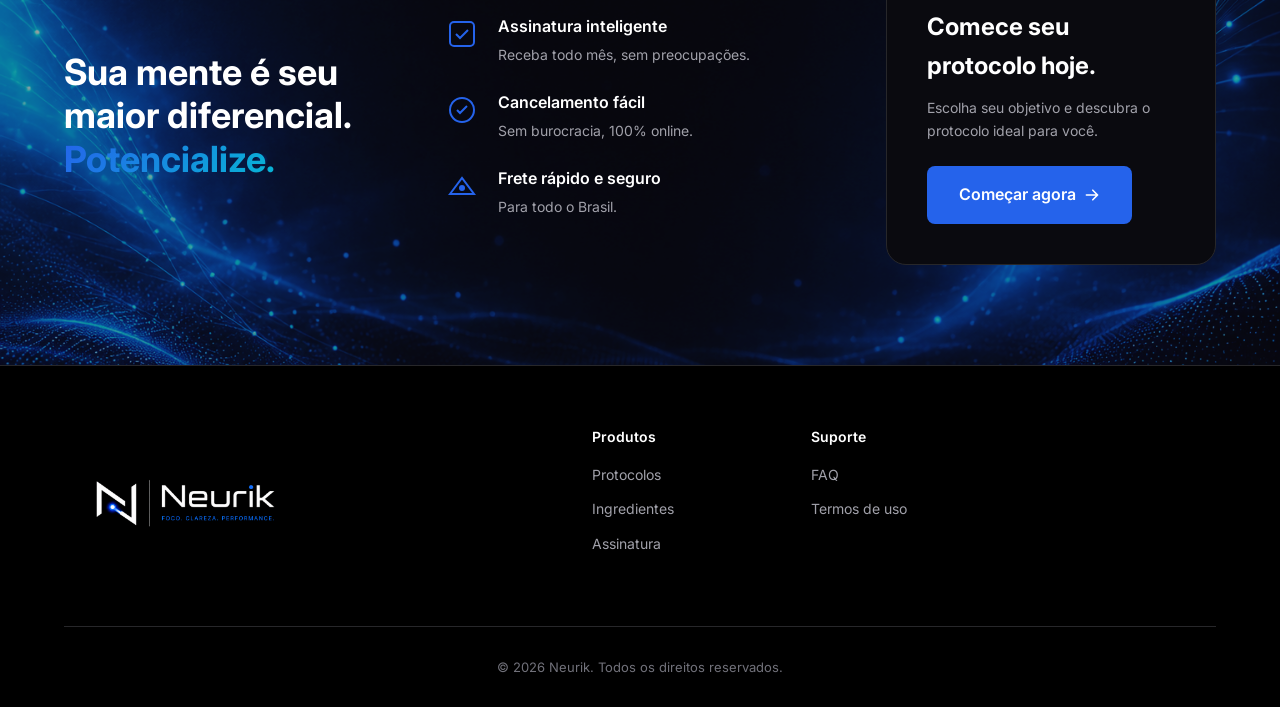
==== commit fd901bd2: "Remove benefits section Co-Authored-By: Claude Opus 4.5 <noreply@anthropic.com>" ====
--- a/index.html
+++ b/index.html
@@ -81,62 +81,6 @@
         </div>
     </section>
 
-    <!-- Benefits Section -->
-    <section class="benefits">
-        <div class="container">
-            <div class="benefits-grid">
-                <div class="benefit-card">
-                    <div class="benefit-icon">
-                        <svg viewBox="0 0 40 40" fill="none">
-                            <circle cx="20" cy="20" r="15" stroke="#2563EB" stroke-width="2"/>
-                            <circle cx="20" cy="20" r="8" fill="#2563EB"/>
-                        </svg>
-                    </div>
-                    <div class="benefit-content">
-                        <h3 class="benefit-title">Foco prolongado</h3>
-                        <p class="benefit-description">Mais concentração para longas horas de trabalho e estudo.</p>
-                    </div>
-                </div>
-                <div class="benefit-card">
-                    <div class="benefit-icon">
-                        <svg viewBox="0 0 40 40" fill="none">
-                            <rect x="8" y="8" width="24" height="24" rx="4" stroke="#2563EB" stroke-width="2"/>
-                            <circle cx="20" cy="20" r="6" fill="#2563EB"/>
-                        </svg>
-                    </div>
-                    <div class="benefit-content">
-                        <h3 class="benefit-title">Memória que retém</h3>
-                        <p class="benefit-description">Suporte para aprendizado e lembrança ativa.</p>
-                    </div>
-                </div>
-                <div class="benefit-card">
-                    <div class="benefit-icon">
-                        <svg viewBox="0 0 40 40" fill="none">
-                            <path d="M20 8L32 32H8L20 8Z" stroke="#2563EB" stroke-width="2" fill="none"/>
-                            <circle cx="20" cy="22" r="4" fill="#2563EB"/>
-                        </svg>
-                    </div>
-                    <div class="benefit-content">
-                        <h3 class="benefit-title">Energia mental</h3>
-                        <p class="benefit-description">Menos fadiga mental, mais clareza.</p>
-                    </div>
-                </div>
-                <div class="benefit-card">
-                    <div class="benefit-icon">
-                        <svg viewBox="0 0 40 40" fill="none">
-                            <path d="M10 30L20 10L30 30" stroke="#2563EB" stroke-width="2"/>
-                            <circle cx="20" cy="25" r="5" fill="#2563EB"/>
-                        </svg>
-                    </div>
-                    <div class="benefit-content">
-                        <h3 class="benefit-title">Performance real</h3>
-                        <p class="benefit-description">Ingredientes estudados para resultados mensuráveis.</p>
-                    </div>
-                </div>
-            </div>
-        </div>
-    </section>
-
     <!-- Protocols Section -->
     <section class="protocols" id="protocolos">
         <div class="container">
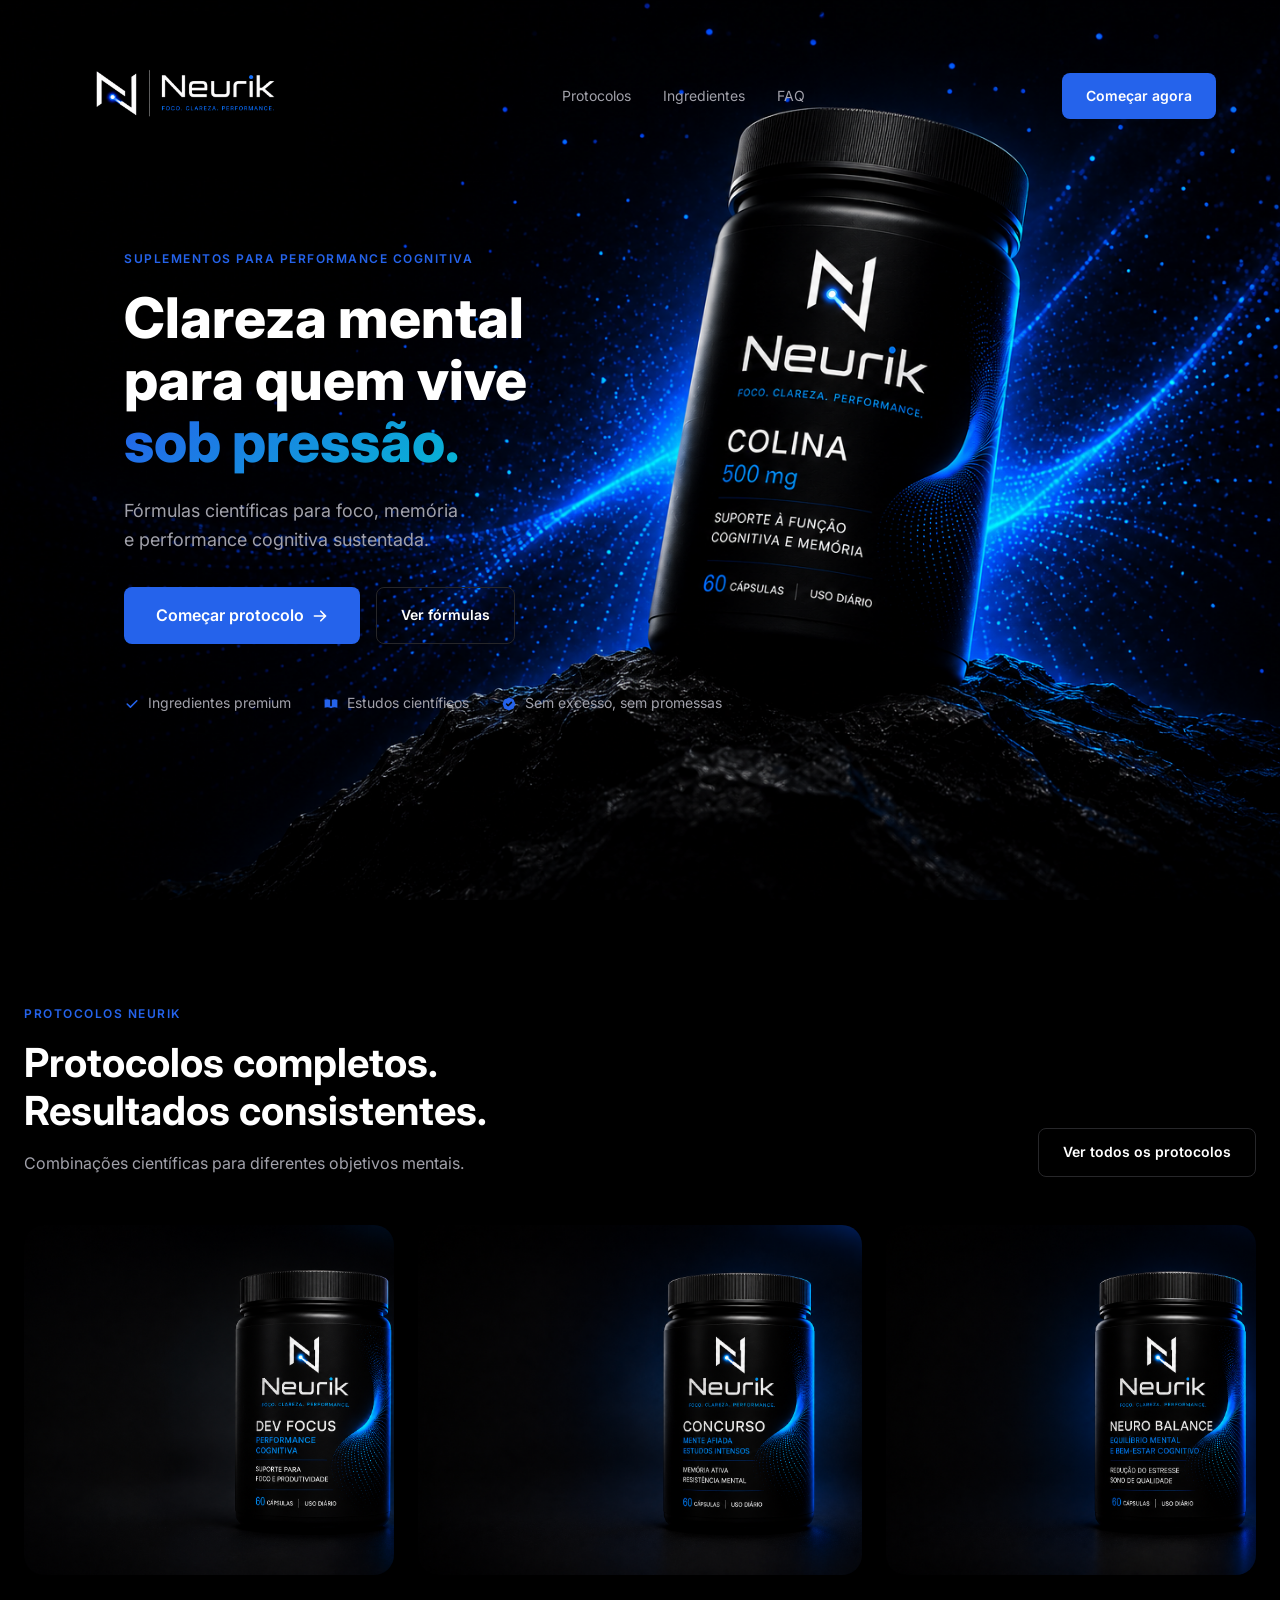
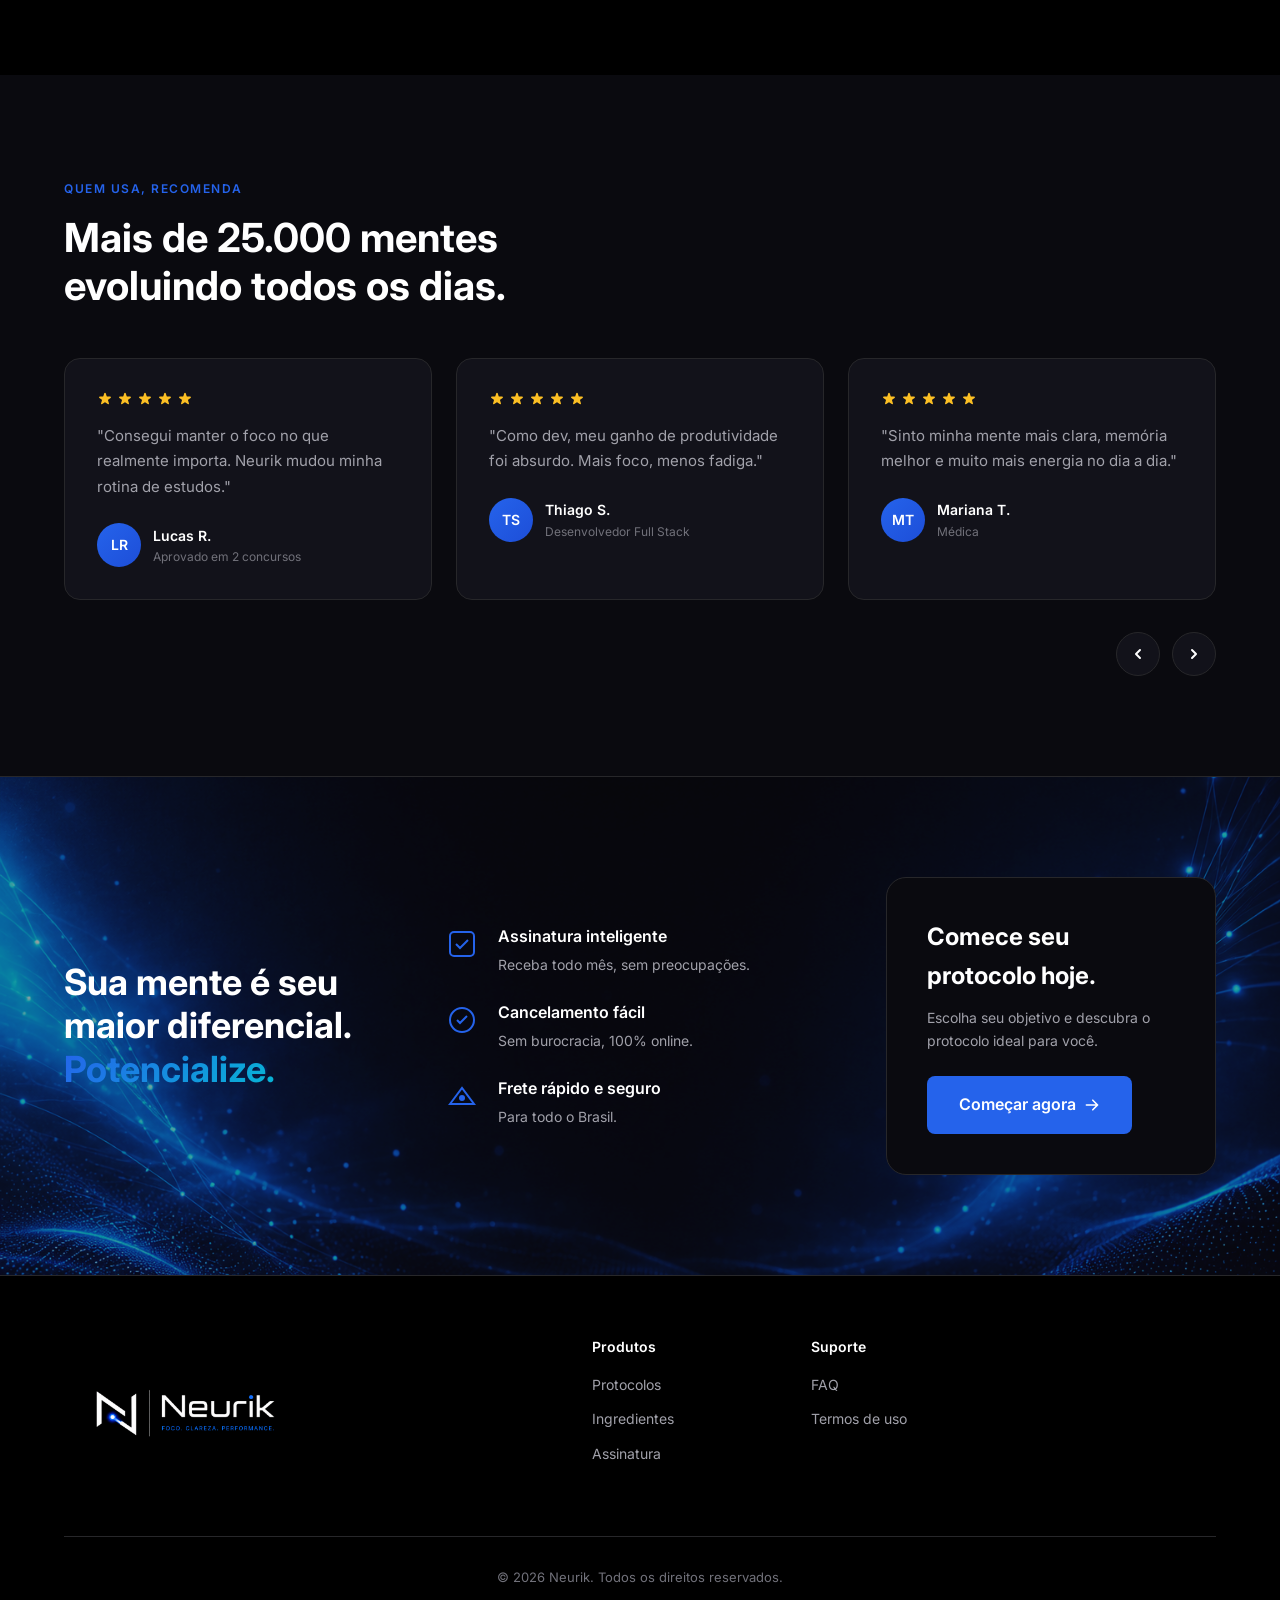
==== commit bb080f96: "Hide routine section Co-Authored-By: Claude Opus 4.5 <noreply@anthropic.com>" ====
--- a/index.html
+++ b/index.html
@@ -152,7 +152,7 @@
     </section>
 
     <!-- Routine Section -->
-    <section class="routine">
+    <section class="routine" style="display: none;">
         <div class="container">
             <div class="routine-header">
                 <span class="section-tag">SUA ROTINA, OTIMIZADA</span>
